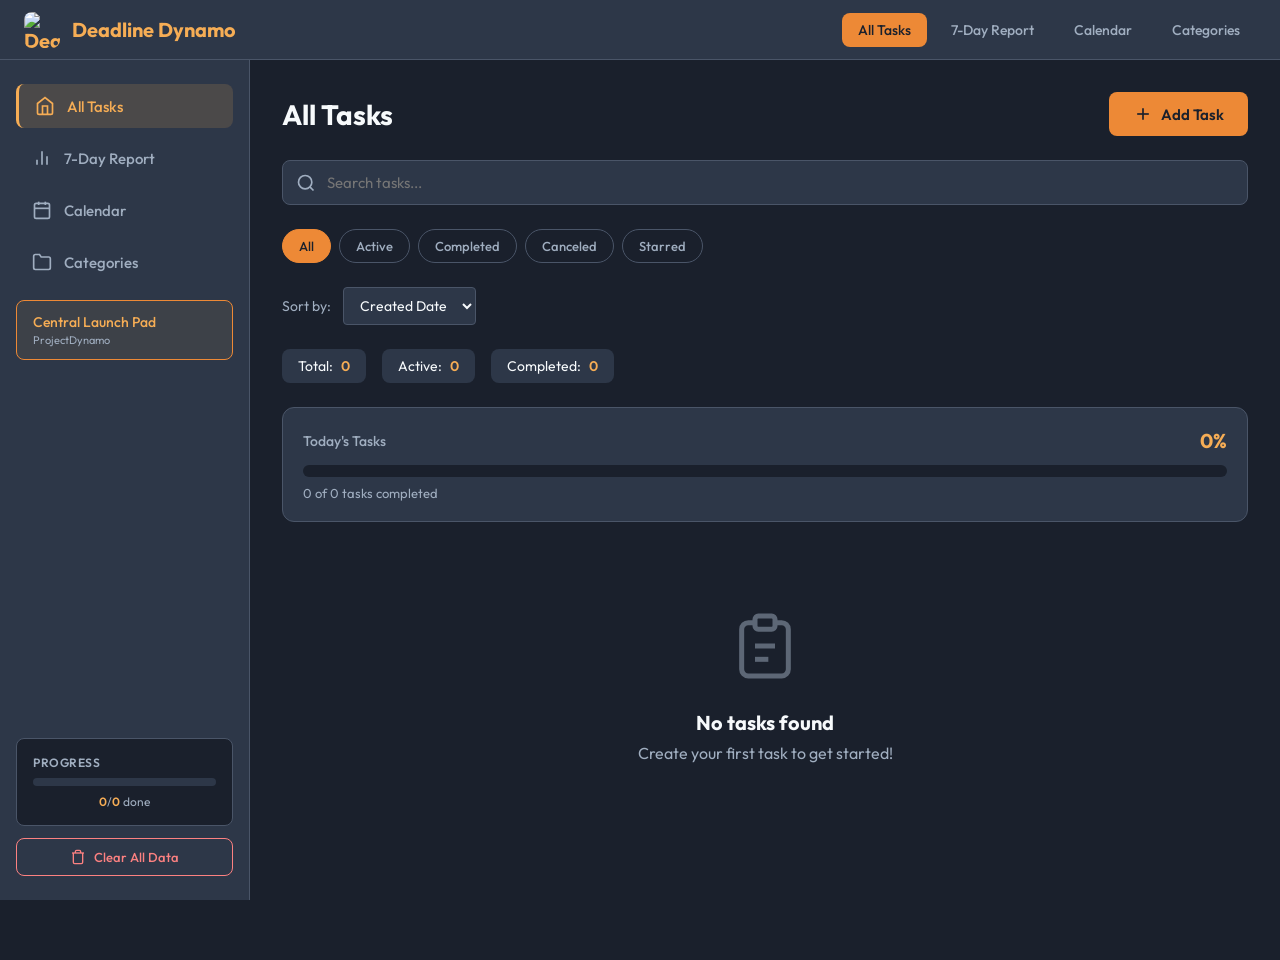
==== tools/deadlinedynamo/index.html @ 105b1447 "first commit" ====
<!DOCTYPE html>
<html lang="en">
<head>
    <meta charset="UTF-8">
    <meta name="viewport" content="width=device-width, initial-scale=1.0">
    <title>Deadline Dynamo</title>
    <link rel="preconnect" href="https://fonts.googleapis.com">
    <link rel="preconnect" href="https://fonts.gstatic.com" crossorigin>
    <link href="https://fonts.googleapis.com/css2?family=Outfit:wght@300;400;500;600;700&display=swap" rel="stylesheet">
    <link rel="stylesheet" href="style.css">
</head>
<body>
    <!-- Header -->
    <header class="header">
        <div class="logo">
            <img src="static/logo.png" alt="Deadline Dynamo Logo" style="width: 36px; height: 36px; border-radius: 8px;">
            <span>Deadline Dynamo</span>
        </div>
        <nav class="header-nav">
            <button data-view="home" class="active">All Tasks</button>
            <button data-view="report">7-Day Report</button>
            <button data-view="calendar">Calendar</button>
            <button data-view="categories">Categories</button>
        </nav>
        <button class="hamburger" id="hamburger">
            <span></span>
            <span></span>
            <span></span>
        </button>
    </header>

    <!-- Sidebar -->
    <aside class="sidebar" id="sidebar">
        <div class="sidebar-nav">
            <button class="nav-item active" data-view="home">
                <svg viewBox="0 0 24 24" fill="none" stroke="currentColor" stroke-width="2">
                    <path d="M3 9l9-7 9 7v11a2 2 0 01-2 2H5a2 2 0 01-2-2z"/>
                    <polyline points="9,22 9,12 15,12 15,22"/>
                </svg>
                All Tasks
            </button>
            <button class="nav-item" data-view="report">
                <svg viewBox="0 0 24 24" fill="none" stroke="currentColor" stroke-width="2">
                    <path d="M18 20V10M12 20V4M6 20v-6"/>
                </svg>
                7-Day Report
            </button>
            <button class="nav-item" data-view="calendar">
                <svg viewBox="0 0 24 24" fill="none" stroke="currentColor" stroke-width="2">
                    <rect x="3" y="4" width="18" height="18" rx="2"/>
                    <line x1="16" y1="2" x2="16" y2="6"/>
                    <line x1="8" y1="2" x2="8" y2="6"/>
                    <line x1="3" y1="10" x2="21" y2="10"/>
                </svg>
                Calendar
            </button>
            <button class="nav-item" data-view="categories">
                <svg viewBox="0 0 24 24" fill="none" stroke="currentColor" stroke-width="2">
                    <path d="M22 19a2 2 0 01-2 2H4a2 2 0 01-2-2V5a2 2 0 012-2h5l2 3h9a2 2 0 012 2z"/>
                </svg>
                Categories
            </button>
            <a href="https://projectdynamo.vercel.app" target="_blank" class="sidebar-external-link">
                <div class="external-link-main">Central Launch Pad</div>
                <div class="external-link-sub">ProjectDynamo</div>
            </a>
        </div>
        <div class="sidebar-bottom">
            <div class="sidebar-stats">
            <div class="sidebar-stats-header">Progress</div>
            <div class="sidebar-progress-bar">
                <div class="sidebar-progress-fill" id="sidebar-progress-fill" style="width: 0%"></div>
            </div>
            <div class="sidebar-stats-text">
                <span id="sidebar-completed">0</span>/<span id="sidebar-total">0</span> done
            </div>
        </div>
        <button class="clear-data-btn" id="clear-all-data-btn">
            <svg width="16" height="16" viewBox="0 0 24 24" fill="none" stroke="currentColor" stroke-width="2">
                <polyline points="3,6 5,6 21,6"/>
                <path d="M19 6v14a2 2 0 01-2 2H7a2 2 0 01-2-2V6m3 0V4a2 2 0 012-2h4a2 2 0 012 2v2"/>
            </svg>
            Clear All Data
        </button>
    </aside>

    <!-- Main Content -->
    <main class="main" id="main">
        <!-- Home View -->
        <section id="view-home" class="view">
            <div class="page-header">
                <h1 class="page-title">All Tasks</h1>
                <button class="btn btn-primary" id="add-task-btn">
                    <svg width="20" height="20" viewBox="0 0 24 24" fill="none" stroke="currentColor" stroke-width="2">
                        <line x1="12" y1="5" x2="12" y2="19"/>
                        <line x1="5" y1="12" x2="19" y2="12"/>
                    </svg>
                    Add Task
                </button>
            </div>

            <div class="search-bar">
                <svg viewBox="0 0 24 24" fill="none" stroke="currentColor" stroke-width="2">
                    <circle cx="11" cy="11" r="8"/>
                    <line x1="21" y1="21" x2="16.65" y2="16.65"/>
                </svg>
                <input type="text" id="search-input" placeholder="Search tasks...">
            </div>

            <div class="filters">
                <button class="filter-btn active" data-filter="all">All</button>
                <button class="filter-btn" data-filter="active">Active</button>
                <button class="filter-btn" data-filter="completed">Completed</button>
                <button class="filter-btn" data-filter="canceled">Canceled</button>
                <button class="filter-btn" data-filter="starred">Starred</button>
            </div>

            <div class="sort-container">
                <label>Sort by:</label>
                <select id="sort-select">
                    <option value="created">Created Date</option>
                    <option value="dueDate">Due Date</option>
                    <option value="priority">Priority</option>
                    <option value="category">Category</option>
                </select>
            </div>

            <div class="task-counts">
                <div class="count-badge">
                    <span>Total:</span>
                    <span class="count" id="count-total">0</span>
                </div>
                <div class="count-badge">
                    <span>Active:</span>
                    <span class="count" id="count-active">0</span>
                </div>
                <div class="count-badge">
                    <span>Completed:</span>
                    <span class="count" id="count-completed">0</span>
                </div>
            </div>

            <div class="progress-section">
                <div class="progress-header">
                    <span id="progress-title">Today's Tasks</span>
                    <span class="progress-percentage" id="progress-percentage">0%</span>
                </div>
                <div class="progress-bar">
                    <div class="progress-fill" id="progress-fill" style="width: 0%"></div>
                </div>
                <div class="progress-stats">
                    <span id="progress-completed">0</span> of <span id="progress-total">0</span> tasks completed
                </div>
            </div>

            <div class="task-list" id="task-list"></div>
        </section>

        <!-- 7-Day Report View -->
        <section id="view-report" class="view" style="display: none;">
            <div class="page-header">
                <h1 class="page-title">7-Day Overview</h1>
                <button class="btn btn-primary" id="report-add-task-btn">
                    <svg width="20" height="20" viewBox="0 0 24 24" fill="none" stroke="currentColor" stroke-width="2">
                        <line x1="12" y1="5" x2="12" y2="19"/>
                        <line x1="5" y1="12" x2="19" y2="12"/>
                    </svg>
                    Add Task
                </button>
            </div>

            <div class="report-progress-section" id="report-progress">
                <div class="report-progress-bar">
                    <div class="report-progress-fill" style="width: 0%"></div>
                </div>
                <span>Loading...</span>
            </div>

            <div class="report-grid" id="report-grid"></div>
            <div id="report-selected-tasks" class="calendar-tasks-panel" style="display: none;">
                <div class="calendar-tasks-header">
                    <h3 id="report-selected-date-title">Tasks for Selected Date</h3>
                    <button class="btn btn-primary btn-sm" id="add-task-to-report-date">
                        <svg width="16" height="16" viewBox="0 0 24 24" fill="none" stroke="currentColor" stroke-width="2">
                            <line x1="12" y1="5" x2="12" y2="19"/>
                            <line x1="5" y1="12" x2="19" y2="12"/>
                        </svg>
                        Add Task
                    </button>
                </div>
                <div class="task-list" id="report-selected-task-list"></div>
            </div>
        </section>

        <!-- Calendar View -->
        <section id="view-calendar" class="view" style="display: none;">
            <div class="calendar-header">
                <h1 class="page-title">Calendar</h1>
                <div style="display: flex; gap: 12px; align-items: center;">
                    <button class="btn btn-primary" id="calendar-add-task-btn">
                        <svg width="18" height="18" viewBox="0 0 24 24" fill="none" stroke="currentColor" stroke-width="2">
                            <line x1="12" y1="5" x2="12" y2="19"/>
                            <line x1="5" y1="12" x2="19" y2="12"/>
                        </svg>
                        Add Task
                    </button>
                    <div class="calendar-nav">
                        <button id="prev-month">
                            <svg width="20" height="20" viewBox="0 0 24 24" fill="none" stroke="currentColor" stroke-width="2">
                                <polyline points="15,18 9,12 15,6"/>
                            </svg>
                        </button>
                        <button id="next-month">
                            <svg width="20" height="20" viewBox="0 0 24 24" fill="none" stroke="currentColor" stroke-width="2">
                                <polyline points="9,18 15,12 9,6"/>
                            </svg>
                        </button>
                    </div>
                </div>
            </div>
            <h2 class="calendar-title" id="calendar-month-year"></h2>

            <div class="calendar-progress-section" id="calendar-progress">
                <div class="calendar-progress-bar">
                    <div class="calendar-progress-fill" style="width: 0%"></div>
                </div>
                <span>Loading...</span>
            </div>

            <div class="calendar-grid" id="calendar-grid"></div>
            <div id="selected-date-tasks" class="calendar-tasks-panel" style="display: none;">
                <div class="calendar-tasks-header">
                    <h3 id="selected-date-title">Tasks for Selected Date</h3>
                    <button class="btn btn-primary btn-sm" id="add-task-to-selected-date">
                        <svg width="16" height="16" viewBox="0 0 24 24" fill="none" stroke="currentColor" stroke-width="2">
                            <line x1="12" y1="5" x2="12" y2="19"/>
                            <line x1="5" y1="12" x2="19" y2="12"/>
                        </svg>
                        Add Task
                    </button>
                </div>
                <div class="task-list" id="selected-date-task-list"></div>
            </div>
        </section>

        <!-- Categories View -->
        <section id="view-categories" class="view" style="display: none;">
            <div class="page-header">
                <h1 class="page-title">Categories</h1>
                <button class="btn btn-primary" id="add-category-btn">
                    <svg width="20" height="20" viewBox="0 0 24 24" fill="none" stroke="currentColor" stroke-width="2">
                        <line x1="12" y1="5" x2="12" y2="19"/>
                        <line x1="5" y1="12" x2="19" y2="12"/>
                    </svg>
                    Add Category
                </button>
            </div>
            <div class="categories-grid" id="categories-grid"></div>
        </section>
    </main>

    <!-- Task Modal -->
    <div class="modal-overlay" id="task-modal">
        <div class="modal">
            <div class="modal-header">
                <h2 id="task-modal-title">Add New Task</h2>
                <button class="modal-close" id="task-modal-close">
                    <svg width="20" height="20" viewBox="0 0 24 24" fill="none" stroke="currentColor" stroke-width="2">
                        <line x1="18" y1="6" x2="6" y2="18"/>
                        <line x1="6" y1="6" x2="18" y2="18"/>
                    </svg>
                </button>
            </div>
            <div class="modal-body">
                <form id="task-form">
                    <input type="hidden" id="task-id">
                    <div class="form-group">
                        <label for="task-title-input">Title *</label>
                        <input type="text" id="task-title-input" required placeholder="Enter task title">
                    </div>
                    <div class="form-group">
                        <label for="task-description">Description</label>
                        <textarea id="task-description" placeholder="Add a description..."></textarea>
                    </div>
                    <div class="form-group">
                        <label for="task-category">Category</label>
                        <select id="task-category">
                            <option value="">No Category</option>
                        </select>
                    </div>
                    <div class="form-row">
                        <div class="form-group">
                            <label for="task-due-date">Due Date</label>
                            <input type="date" id="task-due-date">
                        </div>
                        <div class="form-group">
                            <label for="task-due-time">Time</label>
                            <input type="time" id="task-due-time">
                        </div>
                    </div>
                    <div class="form-group">
                        <label>Priority</label>
                        <div class="priority-selector">
                            <div class="priority-option" data-priority="low">Low</div>
                            <div class="priority-option selected" data-priority="medium">Medium</div>
                            <div class="priority-option" data-priority="high">High</div>
                        </div>
                    </div>
                </form>
            </div>
            <div class="modal-footer">
                <button class="btn btn-secondary" id="task-modal-cancel">Cancel</button>
                <button class="btn btn-primary" id="task-modal-save">Save Task</button>
            </div>
        </div>
    </div>

    <!-- Category Modal -->
    <div class="modal-overlay" id="category-modal">
        <div class="modal">
            <div class="modal-header">
                <h2 id="category-modal-title">Add Category</h2>
                <button class="modal-close" id="category-modal-close">
                    <svg width="20" height="20" viewBox="0 0 24 24" fill="none" stroke="currentColor" stroke-width="2">
                        <line x1="18" y1="6" x2="6" y2="18"/>
                        <line x1="6" y1="6" x2="18" y2="18"/>
                    </svg>
                </button>
            </div>
            <div class="modal-body">
                <form id="category-form">
                    <input type="hidden" id="category-id">
                    <div class="form-group">
                        <label for="category-name">Name *</label>
                        <input type="text" id="category-name" required placeholder="Category name">
                    </div>
                    <div class="form-group">
                        <label>Color</label>
                        <div class="category-colors" id="category-colors"></div>
                    </div>
                </form>
            </div>
            <div class="modal-footer">
                <button class="btn btn-secondary" id="category-modal-cancel">Cancel</button>
                <button class="btn btn-primary" id="category-modal-save">Save</button>
            </div>
        </div>
    </div>

    <!-- Confirm Dialog -->
    <div class="modal-overlay" id="confirm-modal">
        <div class="modal confirm-dialog">
            <div class="modal-header">
                <h2>Confirm</h2>
                <button class="modal-close" id="confirm-modal-close">
                    <svg width="20" height="20" viewBox="0 0 24 24" fill="none" stroke="currentColor" stroke-width="2">
                        <line x1="18" y1="6" x2="6" y2="18"/>
                        <line x1="6" y1="6" x2="18" y2="18"/>
                    </svg>
                </button>
            </div>
            <div class="modal-body">
                <p id="confirm-message">Are you sure?</p>
            </div>
            <div class="modal-footer">
                <button class="btn btn-secondary" id="confirm-cancel">Cancel</button>
                <button class="btn btn-danger" id="confirm-ok">Delete</button>
            </div>
        </div>
    </div>

    <!-- Toast -->
    <div class="toast" id="toast">
        <span id="toast-message"></span>
    </div>

    <script src="app.js"></script>
</body>
</html>
---- tools/deadlinedynamo/style.css ----
:root {
    --primary: #2D3748;
    --secondary: #4A5568;
    --accent: #F6AD55;
    --accent-hover: #ED8936;
    --success: #68D391;
    --warning: #F6E05E;
    --danger: #FC8181;
    --bg: #1A202C;
    --surface: #2D3748;
    --surface-hover: #3D4A5C;
    --text-primary: #F7FAFC;
    --text-secondary: #A0AEC0;
    --border: #4A5568;
    --dice-orange: #F6AD55;
    --dice-accent: #ED8936;
    --dice-highlight: #FBD38D;
    --shadow: 0 4px 6px rgba(0, 0, 0, 0.3);
    --radius-lg: 12px;
    --radius-md: 8px;
    --radius-sm: 4px;
}

* {
    margin: 0;
    padding: 0;
    box-sizing: border-box;
}

body {
    font-family: 'Outfit', sans-serif;
    background: var(--bg);
    color: var(--text-primary);
    min-height: 100vh;
    overflow-x: hidden;
}

/* Header */
.header {
    position: fixed;
    top: 0;
    left: 0;
    right: 0;
    height: 60px;
    background: var(--surface);
    border-bottom: 1px solid var(--border);
    display: flex;
    align-items: center;
    justify-content: space-between;
    padding: 0 24px;
    z-index: 100;
}

.logo {
    display: flex;
    align-items: center;
    gap: 12px;
    font-weight: 700;
    font-size: 20px;
    color: var(--dice-orange);
}

.logo svg {
    width: 36px;
    height: 36px;
}

.header-nav {
    display: flex;
    gap: 8px;
}

.header-nav button {
    background: transparent;
    border: none;
    color: var(--text-secondary);
    padding: 8px 16px;
    border-radius: var(--radius-md);
    cursor: pointer;
    font-family: inherit;
    font-size: 14px;
    font-weight: 500;
    transition: all 0.2s ease;
    display: none;
}

@media (min-width: 1024px) {
    .header-nav button {
        display: flex;
    }
}

.header-nav button:hover {
    background: var(--surface-hover);
    color: var(--text-primary);
}

.header-nav button.active {
    background: var(--dice-accent);
    color: var(--bg);
}

.hamburger {
    display: flex;
    flex-direction: column;
    gap: 4px;
    background: transparent;
    border: none;
    cursor: pointer;
    padding: 8px;
}

.hamburger span {
    width: 24px;
    height: 2px;
    background: var(--text-primary);
    border-radius: 2px;
    transition: all 0.2s ease;
}

@media (min-width: 1024px) {
    .hamburger {
        display: none;
    }
}

/* Sidebar */
.sidebar {
    position: fixed;
    top: 60px;
    left: 0;
    width: 250px;
    height: calc(100vh - 60px);
    background: var(--surface);
    border-right: 1px solid var(--border);
    padding: 24px 16px;
    transform: translateX(-100%);
    transition: transform 0.3s ease;
    z-index: 99;
    overflow-y: auto;
    display: flex;
    flex-direction: column;
    justify-content: space-between;
}

.sidebar.open {
    transform: translateX(0);
}

@media (min-width: 1024px) {
    .sidebar {
        transform: translateX(0);
    }
}

.sidebar-nav {
    display: flex;
    flex-direction: column;
    gap: 4px;
}

.sidebar-bottom {
    margin-top: auto;
}

.nav-item {
    display: flex;
    align-items: center;
    gap: 12px;
    padding: 12px 16px;
    border-radius: var(--radius-md);
    color: var(--text-secondary);
    cursor: pointer;
    transition: all 0.2s ease;
    border: none;
    background: transparent;
    width: 100%;
    text-align: left;
    font-family: inherit;
    font-size: 15px;
    font-weight: 500;
    margin-bottom: 4px;
}

.nav-item:hover {
    background: var(--surface-hover);
    color: var(--text-primary);
}

.nav-item.active {
    background: rgba(246, 173, 85, 0.15);
    color: var(--dice-orange);
    border-left: 3px solid var(--dice-orange);
}

.nav-item svg {
    width: 20px;
    height: 20px;
    flex-shrink: 0;
}

/* Main Content */
.main {
    margin-top: 60px;
    min-height: calc(100vh - 60px);
    padding: 24px;
    padding-left: 24px;
}

@media (min-width: 1024px) {
    .main {
        margin-left: 250px;
        padding: 32px;
    }
}

/* Page Header */
.page-header {
    display: flex;
    justify-content: space-between;
    align-items: center;
    margin-bottom: 24px;
    flex-wrap: wrap;
    gap: 16px;
}

.page-title {
    font-size: 28px;
    font-weight: 700;
}

.btn {
    display: inline-flex;
    align-items: center;
    gap: 8px;
    padding: 12px 24px;
    border-radius: var(--radius-md);
    border: none;
    cursor: pointer;
    font-family: inherit;
    font-size: 15px;
    font-weight: 600;
    transition: all 0.2s ease;
}

.btn-primary {
    background: var(--dice-accent);
    color: var(--bg);
}

.btn-primary:hover {
    background: var(--dice-orange);
    transform: translateY(-2px);
    box-shadow: var(--shadow);
}

.btn-secondary {
    background: var(--surface-hover);
    color: var(--text-primary);
}

.btn-secondary:hover {
    background: var(--secondary);
}

.btn-danger {
    background: var(--danger);
    color: var(--bg);
}

.btn-sm {
    padding: 8px 16px;
    font-size: 13px;
}

/* Filters */
.filters {
    display: flex;
    gap: 8px;
    margin-bottom: 24px;
    flex-wrap: wrap;
}

.filter-btn {
    padding: 8px 16px;
    border-radius: 20px;
    border: 1px solid var(--border);
    background: transparent;
    color: var(--text-secondary);
    cursor: pointer;
    font-family: inherit;
    font-size: 13px;
    font-weight: 500;
    transition: all 0.2s ease;
}

.filter-btn:hover {
    border-color: var(--dice-accent);
    color: var(--dice-accent);
}

.filter-btn.active {
    background: var(--dice-accent);
    color: var(--bg);
    border-color: var(--dice-accent);
}

/* Search */
.search-bar {
    position: relative;
    margin-bottom: 24px;
}

.search-bar input {
    width: 100%;
    padding: 12px 16px 12px 44px;
    border-radius: var(--radius-md);
    border: 1px solid var(--border);
    background: var(--surface);
    color: var(--text-primary);
    font-family: inherit;
    font-size: 15px;
    transition: all 0.2s ease;
}

.search-bar input:focus {
    outline: none;
    border-color: var(--dice-accent);
    box-shadow: 0 0 0 3px rgba(246, 173, 85, 0.2);
}

.search-bar svg {
    position: absolute;
    left: 14px;
    top: 50%;
    transform: translateY(-50%);
    width: 20px;
    height: 20px;
    color: var(--text-secondary);
}

/* Sort */
.sort-container {
    display: flex;
    align-items: center;
    gap: 12px;
    margin-bottom: 24px;
}

.sort-container label {
    color: var(--text-secondary);
    font-size: 14px;
}

.sort-container select {
    padding: 8px 12px;
    border-radius: var(--radius-sm);
    border: 1px solid var(--border);
    background: var(--surface);
    color: var(--text-primary);
    font-family: inherit;
    font-size: 14px;
    cursor: pointer;
}

/* Task Count Badges */
.task-counts {
    display: flex;
    gap: 16px;
    margin-bottom: 24px;
}

.count-badge {
    display: flex;
    align-items: center;
    gap: 8px;
    padding: 8px 16px;
    background: var(--surface);
    border-radius: var(--radius-md);
    font-size: 14px;
}

.count-badge .count {
    font-weight: 600;
    color: var(--dice-orange);
}

/* Progress Section */
.progress-section {
    background: var(--surface);
    border-radius: var(--radius-lg);
    padding: 20px;
    margin-bottom: 24px;
    border: 1px solid var(--border);
}

.progress-header {
    display: flex;
    justify-content: space-between;
    align-items: center;
    margin-bottom: 12px;
    font-size: 14px;
    font-weight: 500;
    color: var(--text-secondary);
}

.progress-percentage {
    font-size: 20px;
    font-weight: 700;
    color: var(--dice-orange);
}

.progress-bar {
    height: 12px;
    background: var(--bg);
    border-radius: 6px;
    overflow: hidden;
    margin-bottom: 8px;
}

.progress-fill {
    height: 100%;
    background: linear-gradient(90deg, var(--success), var(--dice-accent));
    border-radius: 6px;
    transition: width 0.3s ease;
}

.progress-stats {
    font-size: 13px;
    color: var(--text-secondary);
}

/* Sidebar Stats */
.sidebar-stats {
    position: relative;
    margin-top: 24px;
    background: var(--bg);
    border-radius: var(--radius-md);
    padding: 16px;
    border: 1px solid var(--border);
}

.sidebar-stats-header {
    font-size: 12px;
    font-weight: 600;
    color: var(--text-secondary);
    margin-bottom: 8px;
    text-transform: uppercase;
    letter-spacing: 0.5px;
}

.sidebar-progress-bar {
    height: 8px;
    background: var(--surface);
    border-radius: 4px;
    overflow: hidden;
    margin-bottom: 8px;
}

.sidebar-progress-fill {
    height: 100%;
    background: linear-gradient(90deg, var(--success), var(--dice-accent));
    border-radius: 4px;
    transition: width 0.3s ease;
}

.sidebar-stats-text {
    font-size: 12px;
    color: var(--text-secondary);
    text-align: center;
}

.sidebar-stats-text span {
    color: var(--dice-orange);
    font-weight: 600;
}

/* External Link in Header */
.header-nav .external-link {
    display: flex;
    flex-direction: column;
    padding: 8px 20px;
    border-radius: var(--radius-md);
    color: var(--dice-orange);
    text-decoration: none;
    font-size: 14px;
    font-weight: 600;
    transition: all 0.2s ease;
    margin-left: auto;
    border: 1px solid var(--dice-accent);
    background: rgba(246, 173, 85, 0.1);
    align-items: center;
}

.header-nav .external-link:hover {
    background: var(--dice-accent);
    color: var(--bg);
    transform: translateY(-1px);
}

.header-nav .external-link:hover .header-nav .external-link-sub {
    color: var(--bg);
}

.header-nav .external-link-sub {
    font-size: 10px;
    font-weight: 400;
    color: var(--dice-highlight);
}

/* External Link in Sidebar */
.sidebar-external-link {
    display: flex;
    flex-direction: column;
    padding: 12px 16px;
    border-radius: var(--radius-md);
    color: var(--dice-orange);
    text-decoration: none;
    transition: all 0.2s ease;
    margin-top: 8px;
    border: 1px solid var(--dice-accent);
    background: rgba(246, 173, 85, 0.08);
}

.sidebar-external-link:hover {
    background: var(--dice-accent);
    color: var(--bg);
    transform: translateY(-1px);
}

.sidebar-external-link:hover .sidebar-external-link .external-link-sub {
    color: var(--bg);
}

.sidebar-external-link .external-link-main {
    font-size: 14px;
    font-weight: 600;
    font-weight: 500;
}

.sidebar-external-link .external-link-sub {
    font-size: 11px;
    font-weight: 400;
    color: var(--text-secondary);
    margin-top: 2px;
}

.clear-data-btn {
    display: flex;
    align-items: center;
    justify-content: center;
    gap: 8px;
    width: 100%;
    padding: 10px 16px;
    margin-top: 12px;
    background: transparent;
    border: 1px solid var(--danger);
    border-radius: var(--radius-md);
    color: var(--danger);
    font-family: inherit;
    font-size: 13px;
    font-weight: 500;
    cursor: pointer;
    transition: all 0.2s ease;
}

.clear-data-btn:hover {
    background: var(--danger);
    color: var(--bg);
}

/* Task List */
.task-list {
    display: flex;
    flex-direction: column;
    gap: 12px;
}

.task-card {
    background: var(--surface);
    border-radius: var(--radius-lg);
    padding: 20px;
    border: 1px solid var(--border);
    transition: all 0.2s ease;
    animation: slideIn 0.3s ease;
}

@keyframes slideIn {
    from {
        opacity: 0;
        transform: translateY(20px);
    }
    to {
        opacity: 1;
        transform: translateY(0);
    }
}

.task-card:hover {
    transform: translateY(-2px);
    box-shadow: var(--shadow);
    border-color: var(--dice-accent);
}

.task-card.completed {
    opacity: 0.6;
}

.task-card.completed .task-title {
    text-decoration: line-through;
}

.task-card.canceled {
    opacity: 0.4;
    background: var(--primary);
}

.task-header {
    display: flex;
    align-items: flex-start;
    gap: 12px;
    margin-bottom: 12px;
}

.task-checkbox {
    width: 22px;
    height: 22px;
    border-radius: 6px;
    border: 2px solid var(--border);
    cursor: pointer;
    display: flex;
    align-items: center;
    justify-content: center;
    transition: all 0.2s ease;
    flex-shrink: 0;
    background: transparent;
}

.task-checkbox:hover {
    border-color: var(--success);
}

.task-checkbox.checked {
    background: var(--success);
    border-color: var(--success);
}

.task-checkbox svg {
    width: 14px;
    height: 14px;
    color: var(--bg);
    opacity: 0;
    transition: opacity 0.2s ease;
}

.task-checkbox.checked svg {
    opacity: 1;
}

.task-title {
    flex: 1;
    font-weight: 600;
    font-size: 16px;
}

.task-actions {
    display: flex;
    gap: 4px;
}

.task-action-btn {
    width: 32px;
    height: 32px;
    border-radius: var(--radius-sm);
    border: none;
    background: transparent;
    color: var(--text-secondary);
    cursor: pointer;
    display: flex;
    align-items: center;
    justify-content: center;
    transition: all 0.2s ease;
}

.task-action-btn:hover {
    background: var(--surface-hover);
    color: var(--text-primary);
}

.task-action-btn.starred {
    color: var(--warning);
}

.task-action-btn.priority-high {
    color: var(--danger);
}

.task-description {
    color: var(--text-secondary);
    font-size: 14px;
    margin-bottom: 12px;
    padding-left: 34px;
}

.task-meta {
    display: flex;
    flex-wrap: wrap;
    gap: 12px;
    padding-left: 34px;
}

.task-badge {
    display: flex;
    align-items: center;
    gap: 6px;
    font-size: 12px;
    padding: 4px 10px;
    border-radius: 12px;
    background: var(--primary);
    color: var(--text-secondary);
}

.task-badge.category {
    background: rgba(246, 173, 85, 0.2);
    color: var(--dice-orange);
}

.task-badge.priority-high {
    background: rgba(252, 129, 129, 0.2);
    color: var(--danger);
}

.task-badge.priority-medium {
    background: rgba(246, 224, 94, 0.2);
    color: var(--warning);
}

.task-badge.priority-low {
    background: rgba(104, 211, 145, 0.2);
    color: var(--success);
}

.task-badge.overdue {
    background: rgba(252, 129, 129, 0.2);
    color: var(--danger);
    animation: pulse 2s infinite;
}

@keyframes pulse {
    0%, 100% { opacity: 1; }
    50% { opacity: 0.6; }
}

/* Empty State */
.empty-state {
    text-align: center;
    padding: 60px 20px;
    color: var(--text-secondary);
}

.empty-state svg {
    width: 80px;
    height: 80px;
    margin-bottom: 20px;
    opacity: 0.5;
}

.empty-state h3 {
    font-size: 20px;
    margin-bottom: 8px;
    color: var(--text-primary);
}

/* Modal */
.modal-overlay {
    position: fixed;
    top: 0;
    left: 0;
    right: 0;
    bottom: 0;
    background: rgba(0, 0, 0, 0.7);
    display: flex;
    align-items: center;
    justify-content: center;
    z-index: 200;
    opacity: 0;
    visibility: hidden;
    transition: all 0.3s ease;
    padding: 20px;
}

.modal-overlay.open {
    opacity: 1;
    visibility: visible;
}

.modal {
    background: var(--surface);
    border-radius: var(--radius-lg);
    width: 100%;
    max-width: 500px;
    max-height: 90vh;
    overflow-y: auto;
    transform: translateY(20px);
    transition: transform 0.3s ease;
}

.modal-overlay.open .modal {
    transform: translateY(0);
}

.modal-header {
    display: flex;
    justify-content: space-between;
    align-items: center;
    padding: 20px 24px;
    border-bottom: 1px solid var(--border);
}

.modal-header h2 {
    font-size: 20px;
    font-weight: 600;
}

.modal-close {
    width: 32px;
    height: 32px;
    border-radius: var(--radius-sm);
    border: none;
    background: transparent;
    color: var(--text-secondary);
    cursor: pointer;
    display: flex;
    align-items: center;
    justify-content: center;
    transition: all 0.2s ease;
}

.modal-close:hover {
    background: var(--surface-hover);
    color: var(--text-primary);
}

.modal-body {
    padding: 24px;
}

.form-group {
    margin-bottom: 20px;
}

.form-group label {
    display: block;
    margin-bottom: 8px;
    font-size: 14px;
    font-weight: 500;
    color: var(--text-secondary);
}

.form-group input,
.form-group textarea,
.form-group select {
    width: 100%;
    padding: 12px 16px;
    border-radius: var(--radius-md);
    border: 1px solid var(--border);
    background: var(--bg);
    color: var(--text-primary);
    font-family: inherit;
    font-size: 15px;
    transition: all 0.2s ease;
}

.form-group input:focus,
.form-group textarea:focus,
.form-group select:focus {
    outline: none;
    border-color: var(--dice-accent);
    box-shadow: 0 0 0 3px rgba(246, 173, 85, 0.2);
}

.form-group textarea {
    resize: vertical;
    min-height: 80px;
}

.form-row {
    display: grid;
    grid-template-columns: 1fr 1fr;
    gap: 16px;
}

.priority-selector {
    display: flex;
    gap: 8px;
}

.priority-option {
    flex: 1;
    padding: 10px;
    border-radius: var(--radius-md);
    border: 1px solid var(--border);
    background: var(--bg);
    color: var(--text-secondary);
    cursor: pointer;
    text-align: center;
    font-size: 14px;
    font-weight: 500;
    transition: all 0.2s ease;
}

.priority-option:hover {
    border-color: var(--dice-accent);
}

.priority-option.selected {
    border-color: var(--dice-accent);
    background: rgba(246, 173, 85, 0.2);
    color: var(--dice-orange);
}

.priority-option.selected[data-priority="high"] {
    border-color: var(--danger);
    background: rgba(252, 129, 129, 0.2);
    color: var(--danger);
}

.priority-option.selected[data-priority="medium"] {
    border-color: var(--warning);
    background: rgba(246, 224, 94, 0.2);
    color: var(--warning);
}

.priority-option.selected[data-priority="low"] {
    border-color: var(--success);
    background: rgba(104, 211, 145, 0.2);
    color: var(--success);
}

.modal-footer {
    display: flex;
    gap: 12px;
    justify-content: flex-end;
    padding: 20px 24px;
    border-top: 1px solid var(--border);
}

/* 7-Day Report */
.report-grid {
    display: grid;
    grid-template-columns: repeat(auto-fit, minmax(300px, 1fr));
    gap: 20px;
}

.report-section {
    background: var(--surface);
    border-radius: var(--radius-lg);
    padding: 20px;
    border: 1px solid var(--border);
}

.report-section h3 {
    font-size: 16px;
    font-weight: 600;
    margin-bottom: 16px;
    display: flex;
    align-items: center;
    gap: 8px;
}

.report-section.today h3 {
    color: var(--dice-orange);
}

.report-section.past h3 {
    color: var(--success);
}

.report-section.future h3 {
    color: var(--text-primary);
}

.report-date {
    font-size: 13px;
    color: var(--text-secondary);
    font-weight: 400;
}

.report-tasks {
    display: flex;
    flex-direction: column;
    gap: 8px;
}

.report-task {
    display: flex;
    align-items: center;
    justify-content: space-between;
    padding: 10px 12px;
    background: var(--bg);
    border-radius: var(--radius-md);
    font-size: 14px;
}

.report-task.completed {
    opacity: 0.6;
}

.report-task-title {
    flex: 1;
    margin-right: 12px;
    white-space: nowrap;
    overflow: hidden;
    text-overflow: ellipsis;
}

.report-empty {
    color: var(--text-secondary);
    font-size: 13px;
    text-align: center;
    padding: 20px;
}

/* Report Progress Section */
.report-progress-section {
    display: flex;
    align-items: center;
    gap: 16px;
    background: var(--surface);
    border-radius: var(--radius-lg);
    padding: 16px 20px;
    margin-bottom: 24px;
    border: 1px solid var(--border);
}

.report-progress-section span {
    font-size: 14px;
    color: var(--text-secondary);
    white-space: nowrap;
}

.report-progress-bar {
    flex: 1;
    height: 10px;
    background: var(--bg);
    border-radius: 5px;
    overflow: hidden;
}

.report-progress-fill {
    height: 100%;
    background: linear-gradient(90deg, var(--success), var(--dice-accent));
    border-radius: 5px;
    transition: width 0.3s ease;
}

/* Calendar */
.calendar-header {
    display: flex;
    justify-content: space-between;
    align-items: center;
    margin-bottom: 20px;
}

.calendar-title {
    font-size: 20px;
    font-weight: 600;
}

.calendar-nav {
    display: flex;
    gap: 8px;
}

.calendar-nav button {
    width: 36px;
    height: 36px;
    border-radius: var(--radius-sm);
    border: 1px solid var(--border);
    background: var(--surface);
    color: var(--text-primary);
    cursor: pointer;
    display: flex;
    align-items: center;
    justify-content: center;
    transition: all 0.2s ease;
}

.calendar-nav button:hover {
    background: var(--surface-hover);
    border-color: var(--dice-accent);
}

.calendar-grid {
    display: grid;
    grid-template-columns: repeat(7, 1fr);
    gap: 4px;
}

.calendar-day-header {
    text-align: center;
    font-size: 12px;
    font-weight: 600;
    color: var(--text-secondary);
    padding: 8px;
}

.calendar-day {
    aspect-ratio: 1;
    border-radius: var(--radius-md);
    background: var(--surface);
    border: 1px solid var(--border);
    padding: 8px;
    cursor: pointer;
    transition: all 0.2s ease;
    position: relative;
    min-height: 80px;
}

.calendar-day:hover {
    border-color: var(--dice-accent);
    transform: scale(1.02);
}

.calendar-day.today {
    border: 2px solid var(--dice-accent);
}

.calendar-day.past {
    opacity: 0.5;
}

.calendar-day-number {
    font-size: 14px;
    font-weight: 600;
    margin-bottom: 4px;
}

.calendar-day.today .calendar-day-number {
    color: var(--dice-orange);
}

.calendar-tasks-count {
    font-size: 11px;
    color: var(--text-secondary);
    display: flex;
    flex-wrap: wrap;
    gap: 2px;
}

.calendar-task-dot {
    width: 6px;
    height: 6px;
    border-radius: 50%;
    display: inline-block;
}

.calendar-task-dot.high { background: var(--danger); }
.calendar-task-dot.medium { background: var(--warning); }
.calendar-task-dot.low { background: var(--success); }

.calendar-empty {
    text-align: center;
    padding: 40px;
    color: var(--text-secondary);
}

.calendar-tasks-panel {
    margin-top: 24px;
    background: var(--surface);
    border-radius: var(--radius-lg);
    padding: 20px;
    border: 1px solid var(--border);
}

.calendar-tasks-header {
    display: flex;
    justify-content: space-between;
    align-items: center;
    margin-bottom: 16px;
}

.calendar-tasks-header h3 {
    font-size: 18px;
    font-weight: 600;
    color: var(--dice-orange);
}

/* Calendar Progress Section */
.calendar-progress-section {
    display: flex;
    align-items: center;
    gap: 16px;
    background: var(--surface);
    border-radius: var(--radius-lg);
    padding: 16px 20px;
    margin-bottom: 24px;
    border: 1px solid var(--border);
}

.calendar-progress-section span {
    font-size: 14px;
    color: var(--text-secondary);
    white-space: nowrap;
}

.calendar-progress-bar {
    flex: 1;
    height: 10px;
    background: var(--bg);
    border-radius: 5px;
    overflow: hidden;
}

.calendar-progress-fill {
    height: 100%;
    background: linear-gradient(90deg, var(--success), var(--dice-accent));
    border-radius: 5px;
    transition: width 0.3s ease;
}

/* Categories Page */
.categories-grid {
    display: grid;
    grid-template-columns: repeat(auto-fill, minmax(200px, 1fr));
    gap: 16px;
}

.category-card {
    background: var(--surface);
    border-radius: var(--radius-lg);
    padding: 20px;
    border: 1px solid var(--border);
    cursor: pointer;
    transition: all 0.2s ease;
    position: relative;
}

.category-card:hover {
    transform: translateY(-2px);
    box-shadow: var(--shadow);
    border-color: var(--dice-accent);
}

.category-color {
    width: 12px;
    height: 12px;
    border-radius: 50%;
    position: absolute;
    top: 20px;
    right: 20px;
}

.category-icon {
    width: 40px;
    height: 40px;
    background: var(--bg);
    border-radius: var(--radius-md);
    display: flex;
    align-items: center;
    justify-content: center;
    margin-bottom: 12px;
    color: var(--dice-orange);
}

.category-name {
    font-size: 16px;
    font-weight: 600;
    margin-bottom: 4px;
}

.category-count {
    font-size: 13px;
    color: var(--text-secondary);
}

.category-actions {
    position: absolute;
    top: 12px;
    right: 12px;
    display: flex;
    gap: 4px;
    opacity: 0;
    transition: opacity 0.2s ease;
}

.category-card:hover .category-actions {
    opacity: 1;
}

.category-edit-btn,
.category-delete-btn {
    width: 28px;
    height: 28px;
    border-radius: var(--radius-sm);
    border: none;
    background: var(--bg);
    color: var(--text-secondary);
    cursor: pointer;
    display: flex;
    align-items: center;
    justify-content: center;
    transition: all 0.2s ease;
}

.category-edit-btn:hover {
    color: var(--dice-accent);
}

.category-delete-btn:hover {
    color: var(--danger);
}

/* Task Dropdown */
.task-dropdown {
    position: relative;
}

.dropdown-menu {
    position: absolute;
    top: 100%;
    right: 0;
    background: var(--surface);
    border: 1px solid var(--border);
    border-radius: var(--radius-md);
    padding: 8px;
    min-width: 180px;
    box-shadow: var(--shadow);
    z-index: 50;
    opacity: 0;
    visibility: hidden;
    transform: translateY(-10px);
    transition: all 0.2s ease;
}

.dropdown-menu.open {
    opacity: 1;
    visibility: visible;
    transform: translateY(0);
}

.dropdown-item {
    display: flex;
    align-items: center;
    gap: 10px;
    padding: 10px 12px;
    border-radius: var(--radius-sm);
    color: var(--text-secondary);
    cursor: pointer;
    font-size: 14px;
    transition: all 0.2s ease;
    border: none;
    background: transparent;
    width: 100%;
    text-align: left;
    font-family: inherit;
}

.dropdown-item:hover {
    background: var(--surface-hover);
    color: var(--text-primary);
}

.dropdown-item.danger {
    color: var(--danger);
}

.dropdown-item.danger:hover {
    background: rgba(252, 129, 129, 0.2);
}

/* Confirm Dialog */
.confirm-dialog {
    max-width: 400px;
}

.confirm-dialog .modal-body {
    text-align: center;
}

.confirm-dialog p {
    color: var(--text-secondary);
    margin-bottom: 8px;
}

.confirm-dialog .modal-footer {
    justify-content: center;
}

/* Toast Notification */
.toast {
    position: fixed;
    bottom: 24px;
    right: 24px;
    background: var(--surface);
    border: 1px solid var(--border);
    border-radius: var(--radius-md);
    padding: 16px 20px;
    box-shadow: var(--shadow);
    display: flex;
    align-items: center;
    gap: 12px;
    z-index: 300;
    transform: translateY(100px);
    opacity: 0;
    transition: all 0.3s ease;
}

.toast.show {
    transform: translateY(0);
    opacity: 1;
}

.toast.success {
    border-color: var(--success);
}

.toast.error {
    border-color: var(--danger);
}

/* Category Modal */
.category-colors {
    display: flex;
    gap: 8px;
    flex-wrap: wrap;
}

.color-option {
    width: 32px;
    height: 32px;
    border-radius: 50%;
    cursor: pointer;
    border: 2px solid transparent;
    transition: all 0.2s ease;
}

.color-option:hover {
    transform: scale(1.1);
}

.color-option.selected {
    border-color: var(--text-primary);
}

/* Mobile Styles */
@media (max-width: 767px) {
    .main {
        padding: 16px;
    }

    .page-header {
        flex-direction: column;
        align-items: flex-start;
    }

    .task-meta {
        flex-direction: column;
        gap: 8px;
    }

    .form-row {
        grid-template-columns: 1fr;
    }

    .report-grid {
        grid-template-columns: 1fr;
    }
}
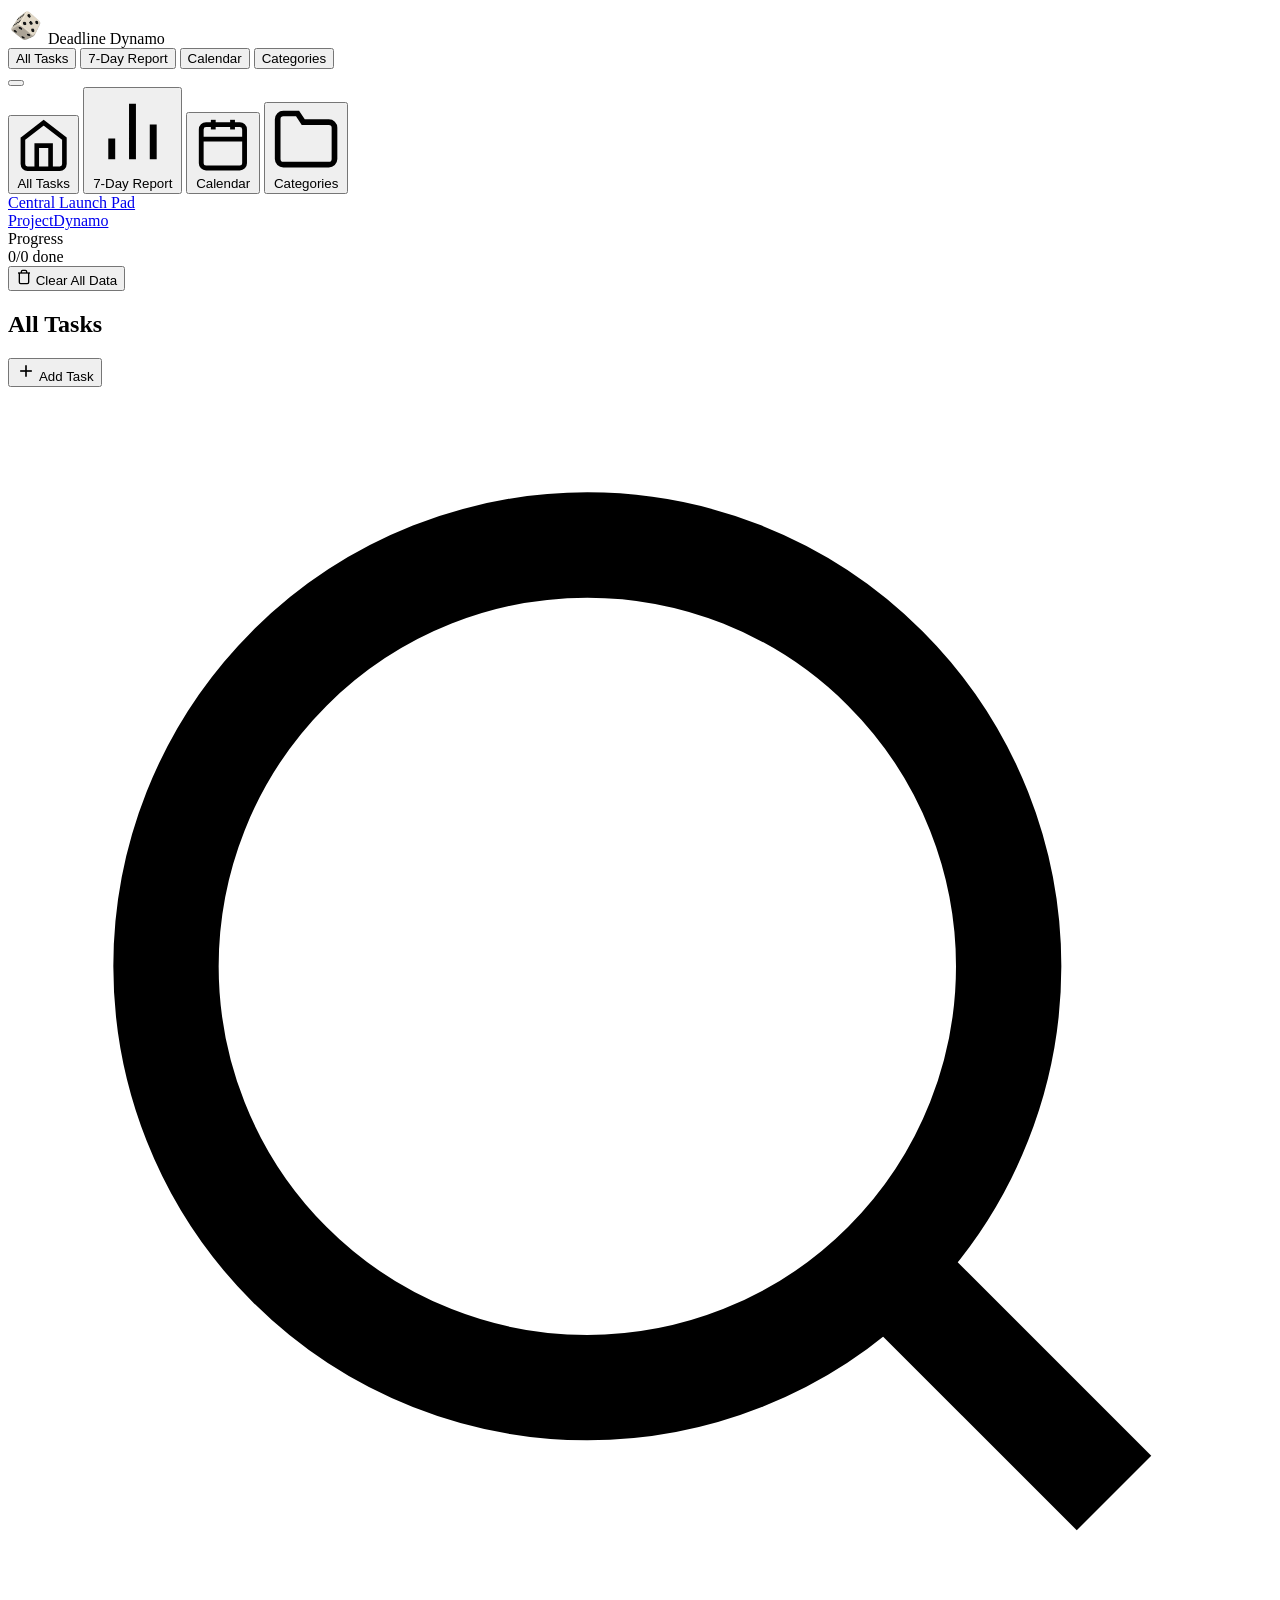
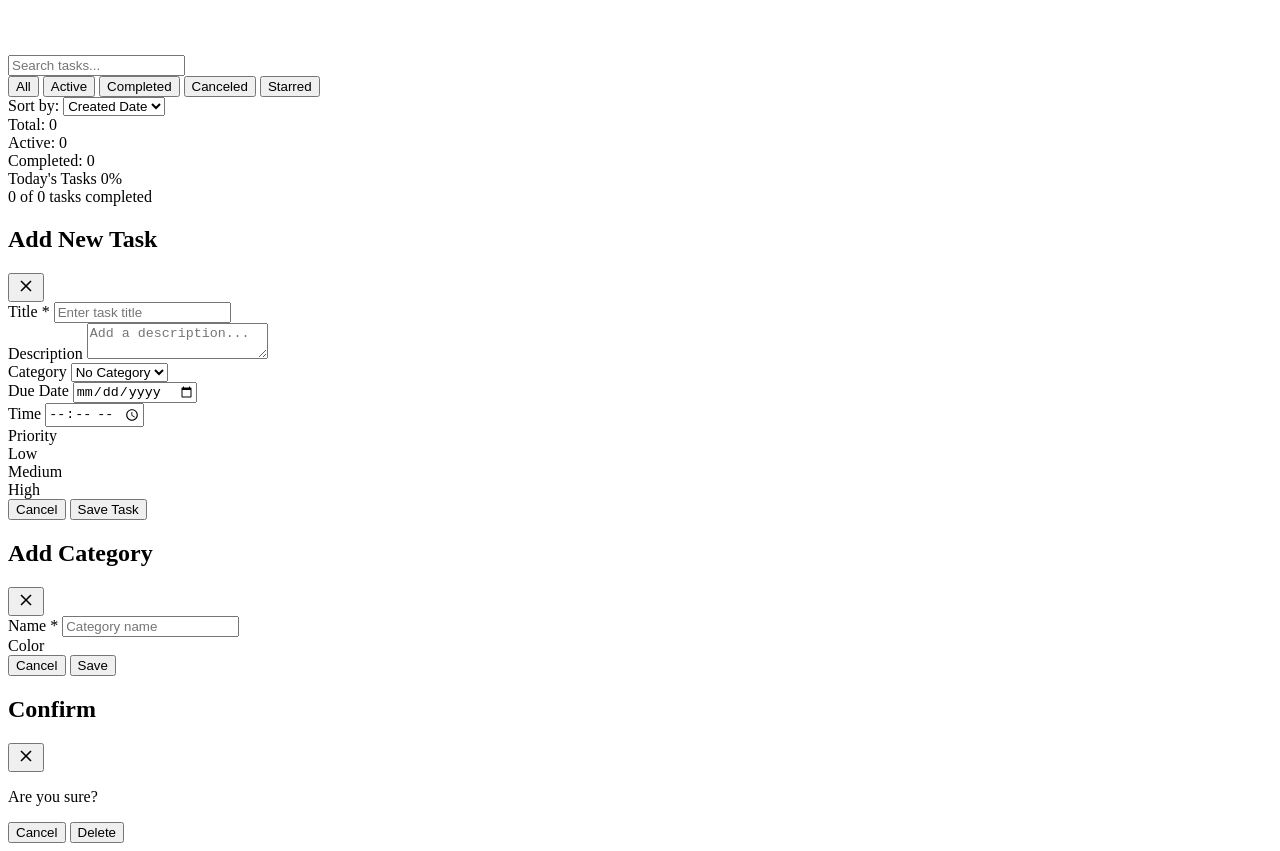
==== commit 01394b5a: "Update index.html" ====
--- a/tools/deadlinedynamo/index.html
+++ b/tools/deadlinedynamo/index.html
@@ -7,13 +7,13 @@
     <link rel="preconnect" href="https://fonts.googleapis.com">
     <link rel="preconnect" href="https://fonts.gstatic.com" crossorigin>
     <link href="https://fonts.googleapis.com/css2?family=Outfit:wght@300;400;500;600;700&display=swap" rel="stylesheet">
-    <link rel="stylesheet" href="style.css">
+    <link rel="stylesheet" href="tools/deadlinedynamo/style.css">
 </head>
 <body>
     <!-- Header -->
     <header class="header">
         <div class="logo">
-            <img src="static/logo.png" alt="Deadline Dynamo Logo" style="width: 36px; height: 36px; border-radius: 8px;">
+            <img src="static/deadline-dynamo-logo.png" alt="Deadline Dynamo Logo" style="width: 36px; height: 36px; border-radius: 8px;">
             <span>Deadline Dynamo</span>
         </div>
         <nav class="header-nav">
@@ -374,6 +374,6 @@
         <span id="toast-message"></span>
     </div>
 
-    <script src="app.js"></script>
+    <script src="tools/deadlinedynamo/app.js"></script>
 </body>
-</html>+</html>
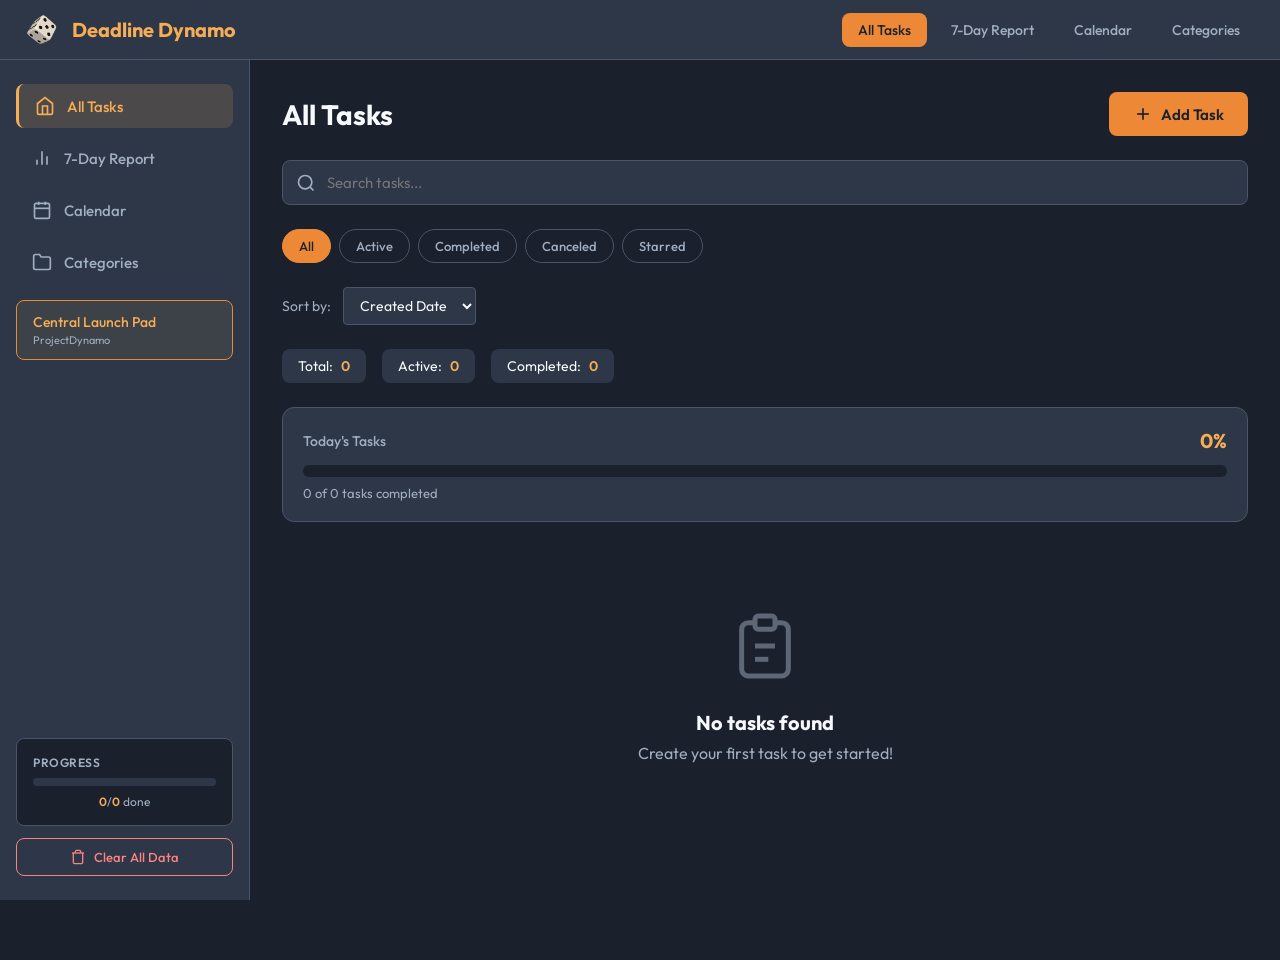
==== commit 8bdec362: "Update index.html" ====
--- a/tools/deadlinedynamo/index.html
+++ b/tools/deadlinedynamo/index.html
@@ -7,7 +7,7 @@
     <link rel="preconnect" href="https://fonts.googleapis.com">
     <link rel="preconnect" href="https://fonts.gstatic.com" crossorigin>
     <link href="https://fonts.googleapis.com/css2?family=Outfit:wght@300;400;500;600;700&display=swap" rel="stylesheet">
-    <link rel="stylesheet" href="tools/deadlinedynamo/style.css">
+    <link rel="stylesheet" href="style.css">
 </head>
 <body>
     <!-- Header -->
@@ -374,6 +374,6 @@
         <span id="toast-message"></span>
     </div>
 
-    <script src="tools/deadlinedynamo/app.js"></script>
+    <script src="app.js"></script>
 </body>
 </html>
--- a/tools/deadlinedynamo/style.css
+++ b/tools/deadlinedynamo/style.css
@@ -0,0 +1,1469 @@
+:root {
+    --primary: #2D3748;
+    --secondary: #4A5568;
+    --accent: #F6AD55;
+    --accent-hover: #ED8936;
+    --success: #68D391;
+    --warning: #F6E05E;
+    --danger: #FC8181;
+    --bg: #1A202C;
+    --surface: #2D3748;
+    --surface-hover: #3D4A5C;
+    --text-primary: #F7FAFC;
+    --text-secondary: #A0AEC0;
+    --border: #4A5568;
+    --dice-orange: #F6AD55;
+    --dice-accent: #ED8936;
+    --dice-highlight: #FBD38D;
+    --shadow: 0 4px 6px rgba(0, 0, 0, 0.3);
+    --radius-lg: 12px;
+    --radius-md: 8px;
+    --radius-sm: 4px;
+}
+
+* {
+    margin: 0;
+    padding: 0;
+    box-sizing: border-box;
+}
+
+body {
+    font-family: 'Outfit', sans-serif;
+    background: var(--bg);
+    color: var(--text-primary);
+    min-height: 100vh;
+    overflow-x: hidden;
+}
+
+/* Header */
+.header {
+    position: fixed;
+    top: 0;
+    left: 0;
+    right: 0;
+    height: 60px;
+    background: var(--surface);
+    border-bottom: 1px solid var(--border);
+    display: flex;
+    align-items: center;
+    justify-content: space-between;
+    padding: 0 24px;
+    z-index: 100;
+}
+
+.logo {
+    display: flex;
+    align-items: center;
+    gap: 12px;
+    font-weight: 700;
+    font-size: 20px;
+    color: var(--dice-orange);
+}
+
+.logo svg {
+    width: 36px;
+    height: 36px;
+}
+
+.header-nav {
+    display: flex;
+    gap: 8px;
+}
+
+.header-nav button {
+    background: transparent;
+    border: none;
+    color: var(--text-secondary);
+    padding: 8px 16px;
+    border-radius: var(--radius-md);
+    cursor: pointer;
+    font-family: inherit;
+    font-size: 14px;
+    font-weight: 500;
+    transition: all 0.2s ease;
+    display: none;
+}
+
+@media (min-width: 1024px) {
+    .header-nav button {
+        display: flex;
+    }
+}
+
+.header-nav button:hover {
+    background: var(--surface-hover);
+    color: var(--text-primary);
+}
+
+.header-nav button.active {
+    background: var(--dice-accent);
+    color: var(--bg);
+}
+
+.hamburger {
+    display: flex;
+    flex-direction: column;
+    gap: 4px;
+    background: transparent;
+    border: none;
+    cursor: pointer;
+    padding: 8px;
+}
+
+.hamburger span {
+    width: 24px;
+    height: 2px;
+    background: var(--text-primary);
+    border-radius: 2px;
+    transition: all 0.2s ease;
+}
+
+@media (min-width: 1024px) {
+    .hamburger {
+        display: none;
+    }
+}
+
+/* Sidebar */
+.sidebar {
+    position: fixed;
+    top: 60px;
+    left: 0;
+    width: 250px;
+    height: calc(100vh - 60px);
+    background: var(--surface);
+    border-right: 1px solid var(--border);
+    padding: 24px 16px;
+    transform: translateX(-100%);
+    transition: transform 0.3s ease;
+    z-index: 99;
+    overflow-y: auto;
+    display: flex;
+    flex-direction: column;
+    justify-content: space-between;
+}
+
+.sidebar.open {
+    transform: translateX(0);
+}
+
+@media (min-width: 1024px) {
+    .sidebar {
+        transform: translateX(0);
+    }
+}
+
+.sidebar-nav {
+    display: flex;
+    flex-direction: column;
+    gap: 4px;
+}
+
+.sidebar-bottom {
+    margin-top: auto;
+}
+
+.nav-item {
+    display: flex;
+    align-items: center;
+    gap: 12px;
+    padding: 12px 16px;
+    border-radius: var(--radius-md);
+    color: var(--text-secondary);
+    cursor: pointer;
+    transition: all 0.2s ease;
+    border: none;
+    background: transparent;
+    width: 100%;
+    text-align: left;
+    font-family: inherit;
+    font-size: 15px;
+    font-weight: 500;
+    margin-bottom: 4px;
+}
+
+.nav-item:hover {
+    background: var(--surface-hover);
+    color: var(--text-primary);
+}
+
+.nav-item.active {
+    background: rgba(246, 173, 85, 0.15);
+    color: var(--dice-orange);
+    border-left: 3px solid var(--dice-orange);
+}
+
+.nav-item svg {
+    width: 20px;
+    height: 20px;
+    flex-shrink: 0;
+}
+
+/* Main Content */
+.main {
+    margin-top: 60px;
+    min-height: calc(100vh - 60px);
+    padding: 24px;
+    padding-left: 24px;
+}
+
+@media (min-width: 1024px) {
+    .main {
+        margin-left: 250px;
+        padding: 32px;
+    }
+}
+
+/* Page Header */
+.page-header {
+    display: flex;
+    justify-content: space-between;
+    align-items: center;
+    margin-bottom: 24px;
+    flex-wrap: wrap;
+    gap: 16px;
+}
+
+.page-title {
+    font-size: 28px;
+    font-weight: 700;
+}
+
+.btn {
+    display: inline-flex;
+    align-items: center;
+    gap: 8px;
+    padding: 12px 24px;
+    border-radius: var(--radius-md);
+    border: none;
+    cursor: pointer;
+    font-family: inherit;
+    font-size: 15px;
+    font-weight: 600;
+    transition: all 0.2s ease;
+}
+
+.btn-primary {
+    background: var(--dice-accent);
+    color: var(--bg);
+}
+
+.btn-primary:hover {
+    background: var(--dice-orange);
+    transform: translateY(-2px);
+    box-shadow: var(--shadow);
+}
+
+.btn-secondary {
+    background: var(--surface-hover);
+    color: var(--text-primary);
+}
+
+.btn-secondary:hover {
+    background: var(--secondary);
+}
+
+.btn-danger {
+    background: var(--danger);
+    color: var(--bg);
+}
+
+.btn-sm {
+    padding: 8px 16px;
+    font-size: 13px;
+}
+
+/* Filters */
+.filters {
+    display: flex;
+    gap: 8px;
+    margin-bottom: 24px;
+    flex-wrap: wrap;
+}
+
+.filter-btn {
+    padding: 8px 16px;
+    border-radius: 20px;
+    border: 1px solid var(--border);
+    background: transparent;
+    color: var(--text-secondary);
+    cursor: pointer;
+    font-family: inherit;
+    font-size: 13px;
+    font-weight: 500;
+    transition: all 0.2s ease;
+}
+
+.filter-btn:hover {
+    border-color: var(--dice-accent);
+    color: var(--dice-accent);
+}
+
+.filter-btn.active {
+    background: var(--dice-accent);
+    color: var(--bg);
+    border-color: var(--dice-accent);
+}
+
+/* Search */
+.search-bar {
+    position: relative;
+    margin-bottom: 24px;
+}
+
+.search-bar input {
+    width: 100%;
+    padding: 12px 16px 12px 44px;
+    border-radius: var(--radius-md);
+    border: 1px solid var(--border);
+    background: var(--surface);
+    color: var(--text-primary);
+    font-family: inherit;
+    font-size: 15px;
+    transition: all 0.2s ease;
+}
+
+.search-bar input:focus {
+    outline: none;
+    border-color: var(--dice-accent);
+    box-shadow: 0 0 0 3px rgba(246, 173, 85, 0.2);
+}
+
+.search-bar svg {
+    position: absolute;
+    left: 14px;
+    top: 50%;
+    transform: translateY(-50%);
+    width: 20px;
+    height: 20px;
+    color: var(--text-secondary);
+}
+
+/* Sort */
+.sort-container {
+    display: flex;
+    align-items: center;
+    gap: 12px;
+    margin-bottom: 24px;
+}
+
+.sort-container label {
+    color: var(--text-secondary);
+    font-size: 14px;
+}
+
+.sort-container select {
+    padding: 8px 12px;
+    border-radius: var(--radius-sm);
+    border: 1px solid var(--border);
+    background: var(--surface);
+    color: var(--text-primary);
+    font-family: inherit;
+    font-size: 14px;
+    cursor: pointer;
+}
+
+/* Task Count Badges */
+.task-counts {
+    display: flex;
+    gap: 16px;
+    margin-bottom: 24px;
+}
+
+.count-badge {
+    display: flex;
+    align-items: center;
+    gap: 8px;
+    padding: 8px 16px;
+    background: var(--surface);
+    border-radius: var(--radius-md);
+    font-size: 14px;
+}
+
+.count-badge .count {
+    font-weight: 600;
+    color: var(--dice-orange);
+}
+
+/* Progress Section */
+.progress-section {
+    background: var(--surface);
+    border-radius: var(--radius-lg);
+    padding: 20px;
+    margin-bottom: 24px;
+    border: 1px solid var(--border);
+}
+
+.progress-header {
+    display: flex;
+    justify-content: space-between;
+    align-items: center;
+    margin-bottom: 12px;
+    font-size: 14px;
+    font-weight: 500;
+    color: var(--text-secondary);
+}
+
+.progress-percentage {
+    font-size: 20px;
+    font-weight: 700;
+    color: var(--dice-orange);
+}
+
+.progress-bar {
+    height: 12px;
+    background: var(--bg);
+    border-radius: 6px;
+    overflow: hidden;
+    margin-bottom: 8px;
+}
+
+.progress-fill {
+    height: 100%;
+    background: linear-gradient(90deg, var(--success), var(--dice-accent));
+    border-radius: 6px;
+    transition: width 0.3s ease;
+}
+
+.progress-stats {
+    font-size: 13px;
+    color: var(--text-secondary);
+}
+
+/* Sidebar Stats */
+.sidebar-stats {
+    position: relative;
+    margin-top: 24px;
+    background: var(--bg);
+    border-radius: var(--radius-md);
+    padding: 16px;
+    border: 1px solid var(--border);
+}
+
+.sidebar-stats-header {
+    font-size: 12px;
+    font-weight: 600;
+    color: var(--text-secondary);
+    margin-bottom: 8px;
+    text-transform: uppercase;
+    letter-spacing: 0.5px;
+}
+
+.sidebar-progress-bar {
+    height: 8px;
+    background: var(--surface);
+    border-radius: 4px;
+    overflow: hidden;
+    margin-bottom: 8px;
+}
+
+.sidebar-progress-fill {
+    height: 100%;
+    background: linear-gradient(90deg, var(--success), var(--dice-accent));
+    border-radius: 4px;
+    transition: width 0.3s ease;
+}
+
+.sidebar-stats-text {
+    font-size: 12px;
+    color: var(--text-secondary);
+    text-align: center;
+}
+
+.sidebar-stats-text span {
+    color: var(--dice-orange);
+    font-weight: 600;
+}
+
+/* External Link in Header */
+.header-nav .external-link {
+    display: flex;
+    flex-direction: column;
+    padding: 8px 20px;
+    border-radius: var(--radius-md);
+    color: var(--dice-orange);
+    text-decoration: none;
+    font-size: 14px;
+    font-weight: 600;
+    transition: all 0.2s ease;
+    margin-left: auto;
+    border: 1px solid var(--dice-accent);
+    background: rgba(246, 173, 85, 0.1);
+    align-items: center;
+}
+
+.header-nav .external-link:hover {
+    background: var(--dice-accent);
+    color: var(--bg);
+    transform: translateY(-1px);
+}
+
+.header-nav .external-link:hover .header-nav .external-link-sub {
+    color: var(--bg);
+}
+
+.header-nav .external-link-sub {
+    font-size: 10px;
+    font-weight: 400;
+    color: var(--dice-highlight);
+}
+
+/* External Link in Sidebar */
+.sidebar-external-link {
+    display: flex;
+    flex-direction: column;
+    padding: 12px 16px;
+    border-radius: var(--radius-md);
+    color: var(--dice-orange);
+    text-decoration: none;
+    transition: all 0.2s ease;
+    margin-top: 8px;
+    border: 1px solid var(--dice-accent);
+    background: rgba(246, 173, 85, 0.08);
+}
+
+.sidebar-external-link:hover {
+    background: var(--dice-accent);
+    color: var(--bg);
+    transform: translateY(-1px);
+}
+
+.sidebar-external-link:hover .sidebar-external-link .external-link-sub {
+    color: var(--bg);
+}
+
+.sidebar-external-link .external-link-main {
+    font-size: 14px;
+    font-weight: 600;
+    font-weight: 500;
+}
+
+.sidebar-external-link .external-link-sub {
+    font-size: 11px;
+    font-weight: 400;
+    color: var(--text-secondary);
+    margin-top: 2px;
+}
+
+.clear-data-btn {
+    display: flex;
+    align-items: center;
+    justify-content: center;
+    gap: 8px;
+    width: 100%;
+    padding: 10px 16px;
+    margin-top: 12px;
+    background: transparent;
+    border: 1px solid var(--danger);
+    border-radius: var(--radius-md);
+    color: var(--danger);
+    font-family: inherit;
+    font-size: 13px;
+    font-weight: 500;
+    cursor: pointer;
+    transition: all 0.2s ease;
+}
+
+.clear-data-btn:hover {
+    background: var(--danger);
+    color: var(--bg);
+}
+
+/* Task List */
+.task-list {
+    display: flex;
+    flex-direction: column;
+    gap: 12px;
+}
+
+.task-card {
+    background: var(--surface);
+    border-radius: var(--radius-lg);
+    padding: 20px;
+    border: 1px solid var(--border);
+    transition: all 0.2s ease;
+    animation: slideIn 0.3s ease;
+}
+
+@keyframes slideIn {
+    from {
+        opacity: 0;
+        transform: translateY(20px);
+    }
+    to {
+        opacity: 1;
+        transform: translateY(0);
+    }
+}
+
+.task-card:hover {
+    transform: translateY(-2px);
+    box-shadow: var(--shadow);
+    border-color: var(--dice-accent);
+}
+
+.task-card.completed {
+    opacity: 0.6;
+}
+
+.task-card.completed .task-title {
+    text-decoration: line-through;
+}
+
+.task-card.canceled {
+    opacity: 0.4;
+    background: var(--primary);
+}
+
+.task-header {
+    display: flex;
+    align-items: flex-start;
+    gap: 12px;
+    margin-bottom: 12px;
+}
+
+.task-checkbox {
+    width: 22px;
+    height: 22px;
+    border-radius: 6px;
+    border: 2px solid var(--border);
+    cursor: pointer;
+    display: flex;
+    align-items: center;
+    justify-content: center;
+    transition: all 0.2s ease;
+    flex-shrink: 0;
+    background: transparent;
+}
+
+.task-checkbox:hover {
+    border-color: var(--success);
+}
+
+.task-checkbox.checked {
+    background: var(--success);
+    border-color: var(--success);
+}
+
+.task-checkbox svg {
+    width: 14px;
+    height: 14px;
+    color: var(--bg);
+    opacity: 0;
+    transition: opacity 0.2s ease;
+}
+
+.task-checkbox.checked svg {
+    opacity: 1;
+}
+
+.task-title {
+    flex: 1;
+    font-weight: 600;
+    font-size: 16px;
+}
+
+.task-actions {
+    display: flex;
+    gap: 4px;
+}
+
+.task-action-btn {
+    width: 32px;
+    height: 32px;
+    border-radius: var(--radius-sm);
+    border: none;
+    background: transparent;
+    color: var(--text-secondary);
+    cursor: pointer;
+    display: flex;
+    align-items: center;
+    justify-content: center;
+    transition: all 0.2s ease;
+}
+
+.task-action-btn:hover {
+    background: var(--surface-hover);
+    color: var(--text-primary);
+}
+
+.task-action-btn.starred {
+    color: var(--warning);
+}
+
+.task-action-btn.priority-high {
+    color: var(--danger);
+}
+
+.task-description {
+    color: var(--text-secondary);
+    font-size: 14px;
+    margin-bottom: 12px;
+    padding-left: 34px;
+}
+
+.task-meta {
+    display: flex;
+    flex-wrap: wrap;
+    gap: 12px;
+    padding-left: 34px;
+}
+
+.task-badge {
+    display: flex;
+    align-items: center;
+    gap: 6px;
+    font-size: 12px;
+    padding: 4px 10px;
+    border-radius: 12px;
+    background: var(--primary);
+    color: var(--text-secondary);
+}
+
+.task-badge.category {
+    background: rgba(246, 173, 85, 0.2);
+    color: var(--dice-orange);
+}
+
+.task-badge.priority-high {
+    background: rgba(252, 129, 129, 0.2);
+    color: var(--danger);
+}
+
+.task-badge.priority-medium {
+    background: rgba(246, 224, 94, 0.2);
+    color: var(--warning);
+}
+
+.task-badge.priority-low {
+    background: rgba(104, 211, 145, 0.2);
+    color: var(--success);
+}
+
+.task-badge.overdue {
+    background: rgba(252, 129, 129, 0.2);
+    color: var(--danger);
+    animation: pulse 2s infinite;
+}
+
+@keyframes pulse {
+    0%, 100% { opacity: 1; }
+    50% { opacity: 0.6; }
+}
+
+/* Empty State */
+.empty-state {
+    text-align: center;
+    padding: 60px 20px;
+    color: var(--text-secondary);
+}
+
+.empty-state svg {
+    width: 80px;
+    height: 80px;
+    margin-bottom: 20px;
+    opacity: 0.5;
+}
+
+.empty-state h3 {
+    font-size: 20px;
+    margin-bottom: 8px;
+    color: var(--text-primary);
+}
+
+/* Modal */
+.modal-overlay {
+    position: fixed;
+    top: 0;
+    left: 0;
+    right: 0;
+    bottom: 0;
+    background: rgba(0, 0, 0, 0.7);
+    display: flex;
+    align-items: center;
+    justify-content: center;
+    z-index: 200;
+    opacity: 0;
+    visibility: hidden;
+    transition: all 0.3s ease;
+    padding: 20px;
+}
+
+.modal-overlay.open {
+    opacity: 1;
+    visibility: visible;
+}
+
+.modal {
+    background: var(--surface);
+    border-radius: var(--radius-lg);
+    width: 100%;
+    max-width: 500px;
+    max-height: 90vh;
+    overflow-y: auto;
+    transform: translateY(20px);
+    transition: transform 0.3s ease;
+}
+
+.modal-overlay.open .modal {
+    transform: translateY(0);
+}
+
+.modal-header {
+    display: flex;
+    justify-content: space-between;
+    align-items: center;
+    padding: 20px 24px;
+    border-bottom: 1px solid var(--border);
+}
+
+.modal-header h2 {
+    font-size: 20px;
+    font-weight: 600;
+}
+
+.modal-close {
+    width: 32px;
+    height: 32px;
+    border-radius: var(--radius-sm);
+    border: none;
+    background: transparent;
+    color: var(--text-secondary);
+    cursor: pointer;
+    display: flex;
+    align-items: center;
+    justify-content: center;
+    transition: all 0.2s ease;
+}
+
+.modal-close:hover {
+    background: var(--surface-hover);
+    color: var(--text-primary);
+}
+
+.modal-body {
+    padding: 24px;
+}
+
+.form-group {
+    margin-bottom: 20px;
+}
+
+.form-group label {
+    display: block;
+    margin-bottom: 8px;
+    font-size: 14px;
+    font-weight: 500;
+    color: var(--text-secondary);
+}
+
+.form-group input,
+.form-group textarea,
+.form-group select {
+    width: 100%;
+    padding: 12px 16px;
+    border-radius: var(--radius-md);
+    border: 1px solid var(--border);
+    background: var(--bg);
+    color: var(--text-primary);
+    font-family: inherit;
+    font-size: 15px;
+    transition: all 0.2s ease;
+}
+
+.form-group input:focus,
+.form-group textarea:focus,
+.form-group select:focus {
+    outline: none;
+    border-color: var(--dice-accent);
+    box-shadow: 0 0 0 3px rgba(246, 173, 85, 0.2);
+}
+
+.form-group textarea {
+    resize: vertical;
+    min-height: 80px;
+}
+
+.form-row {
+    display: grid;
+    grid-template-columns: 1fr 1fr;
+    gap: 16px;
+}
+
+.priority-selector {
+    display: flex;
+    gap: 8px;
+}
+
+.priority-option {
+    flex: 1;
+    padding: 10px;
+    border-radius: var(--radius-md);
+    border: 1px solid var(--border);
+    background: var(--bg);
+    color: var(--text-secondary);
+    cursor: pointer;
+    text-align: center;
+    font-size: 14px;
+    font-weight: 500;
+    transition: all 0.2s ease;
+}
+
+.priority-option:hover {
+    border-color: var(--dice-accent);
+}
+
+.priority-option.selected {
+    border-color: var(--dice-accent);
+    background: rgba(246, 173, 85, 0.2);
+    color: var(--dice-orange);
+}
+
+.priority-option.selected[data-priority="high"] {
+    border-color: var(--danger);
+    background: rgba(252, 129, 129, 0.2);
+    color: var(--danger);
+}
+
+.priority-option.selected[data-priority="medium"] {
+    border-color: var(--warning);
+    background: rgba(246, 224, 94, 0.2);
+    color: var(--warning);
+}
+
+.priority-option.selected[data-priority="low"] {
+    border-color: var(--success);
+    background: rgba(104, 211, 145, 0.2);
+    color: var(--success);
+}
+
+.modal-footer {
+    display: flex;
+    gap: 12px;
+    justify-content: flex-end;
+    padding: 20px 24px;
+    border-top: 1px solid var(--border);
+}
+
+/* 7-Day Report */
+.report-grid {
+    display: grid;
+    grid-template-columns: repeat(auto-fit, minmax(300px, 1fr));
+    gap: 20px;
+}
+
+.report-section {
+    background: var(--surface);
+    border-radius: var(--radius-lg);
+    padding: 20px;
+    border: 1px solid var(--border);
+}
+
+.report-section h3 {
+    font-size: 16px;
+    font-weight: 600;
+    margin-bottom: 16px;
+    display: flex;
+    align-items: center;
+    gap: 8px;
+}
+
+.report-section.today h3 {
+    color: var(--dice-orange);
+}
+
+.report-section.past h3 {
+    color: var(--success);
+}
+
+.report-section.future h3 {
+    color: var(--text-primary);
+}
+
+.report-date {
+    font-size: 13px;
+    color: var(--text-secondary);
+    font-weight: 400;
+}
+
+.report-tasks {
+    display: flex;
+    flex-direction: column;
+    gap: 8px;
+}
+
+.report-task {
+    display: flex;
+    align-items: center;
+    justify-content: space-between;
+    padding: 10px 12px;
+    background: var(--bg);
+    border-radius: var(--radius-md);
+    font-size: 14px;
+}
+
+.report-task.completed {
+    opacity: 0.6;
+}
+
+.report-task-title {
+    flex: 1;
+    margin-right: 12px;
+    white-space: nowrap;
+    overflow: hidden;
+    text-overflow: ellipsis;
+}
+
+.report-empty {
+    color: var(--text-secondary);
+    font-size: 13px;
+    text-align: center;
+    padding: 20px;
+}
+
+/* Report Progress Section */
+.report-progress-section {
+    display: flex;
+    align-items: center;
+    gap: 16px;
+    background: var(--surface);
+    border-radius: var(--radius-lg);
+    padding: 16px 20px;
+    margin-bottom: 24px;
+    border: 1px solid var(--border);
+}
+
+.report-progress-section span {
+    font-size: 14px;
+    color: var(--text-secondary);
+    white-space: nowrap;
+}
+
+.report-progress-bar {
+    flex: 1;
+    height: 10px;
+    background: var(--bg);
+    border-radius: 5px;
+    overflow: hidden;
+}
+
+.report-progress-fill {
+    height: 100%;
+    background: linear-gradient(90deg, var(--success), var(--dice-accent));
+    border-radius: 5px;
+    transition: width 0.3s ease;
+}
+
+/* Calendar */
+.calendar-header {
+    display: flex;
+    justify-content: space-between;
+    align-items: center;
+    margin-bottom: 20px;
+}
+
+.calendar-title {
+    font-size: 20px;
+    font-weight: 600;
+}
+
+.calendar-nav {
+    display: flex;
+    gap: 8px;
+}
+
+.calendar-nav button {
+    width: 36px;
+    height: 36px;
+    border-radius: var(--radius-sm);
+    border: 1px solid var(--border);
+    background: var(--surface);
+    color: var(--text-primary);
+    cursor: pointer;
+    display: flex;
+    align-items: center;
+    justify-content: center;
+    transition: all 0.2s ease;
+}
+
+.calendar-nav button:hover {
+    background: var(--surface-hover);
+    border-color: var(--dice-accent);
+}
+
+.calendar-grid {
+    display: grid;
+    grid-template-columns: repeat(7, 1fr);
+    gap: 4px;
+}
+
+.calendar-day-header {
+    text-align: center;
+    font-size: 12px;
+    font-weight: 600;
+    color: var(--text-secondary);
+    padding: 8px;
+}
+
+.calendar-day {
+    aspect-ratio: 1;
+    border-radius: var(--radius-md);
+    background: var(--surface);
+    border: 1px solid var(--border);
+    padding: 8px;
+    cursor: pointer;
+    transition: all 0.2s ease;
+    position: relative;
+    min-height: 80px;
+}
+
+.calendar-day:hover {
+    border-color: var(--dice-accent);
+    transform: scale(1.02);
+}
+
+.calendar-day.today {
+    border: 2px solid var(--dice-accent);
+}
+
+.calendar-day.past {
+    opacity: 0.5;
+}
+
+.calendar-day-number {
+    font-size: 14px;
+    font-weight: 600;
+    margin-bottom: 4px;
+}
+
+.calendar-day.today .calendar-day-number {
+    color: var(--dice-orange);
+}
+
+.calendar-tasks-count {
+    font-size: 11px;
+    color: var(--text-secondary);
+    display: flex;
+    flex-wrap: wrap;
+    gap: 2px;
+}
+
+.calendar-task-dot {
+    width: 6px;
+    height: 6px;
+    border-radius: 50%;
+    display: inline-block;
+}
+
+.calendar-task-dot.high { background: var(--danger); }
+.calendar-task-dot.medium { background: var(--warning); }
+.calendar-task-dot.low { background: var(--success); }
+
+.calendar-empty {
+    text-align: center;
+    padding: 40px;
+    color: var(--text-secondary);
+}
+
+.calendar-tasks-panel {
+    margin-top: 24px;
+    background: var(--surface);
+    border-radius: var(--radius-lg);
+    padding: 20px;
+    border: 1px solid var(--border);
+}
+
+.calendar-tasks-header {
+    display: flex;
+    justify-content: space-between;
+    align-items: center;
+    margin-bottom: 16px;
+}
+
+.calendar-tasks-header h3 {
+    font-size: 18px;
+    font-weight: 600;
+    color: var(--dice-orange);
+}
+
+/* Calendar Progress Section */
+.calendar-progress-section {
+    display: flex;
+    align-items: center;
+    gap: 16px;
+    background: var(--surface);
+    border-radius: var(--radius-lg);
+    padding: 16px 20px;
+    margin-bottom: 24px;
+    border: 1px solid var(--border);
+}
+
+.calendar-progress-section span {
+    font-size: 14px;
+    color: var(--text-secondary);
+    white-space: nowrap;
+}
+
+.calendar-progress-bar {
+    flex: 1;
+    height: 10px;
+    background: var(--bg);
+    border-radius: 5px;
+    overflow: hidden;
+}
+
+.calendar-progress-fill {
+    height: 100%;
+    background: linear-gradient(90deg, var(--success), var(--dice-accent));
+    border-radius: 5px;
+    transition: width 0.3s ease;
+}
+
+/* Categories Page */
+.categories-grid {
+    display: grid;
+    grid-template-columns: repeat(auto-fill, minmax(200px, 1fr));
+    gap: 16px;
+}
+
+.category-card {
+    background: var(--surface);
+    border-radius: var(--radius-lg);
+    padding: 20px;
+    border: 1px solid var(--border);
+    cursor: pointer;
+    transition: all 0.2s ease;
+    position: relative;
+}
+
+.category-card:hover {
+    transform: translateY(-2px);
+    box-shadow: var(--shadow);
+    border-color: var(--dice-accent);
+}
+
+.category-color {
+    width: 12px;
+    height: 12px;
+    border-radius: 50%;
+    position: absolute;
+    top: 20px;
+    right: 20px;
+}
+
+.category-icon {
+    width: 40px;
+    height: 40px;
+    background: var(--bg);
+    border-radius: var(--radius-md);
+    display: flex;
+    align-items: center;
+    justify-content: center;
+    margin-bottom: 12px;
+    color: var(--dice-orange);
+}
+
+.category-name {
+    font-size: 16px;
+    font-weight: 600;
+    margin-bottom: 4px;
+}
+
+.category-count {
+    font-size: 13px;
+    color: var(--text-secondary);
+}
+
+.category-actions {
+    position: absolute;
+    top: 12px;
+    right: 12px;
+    display: flex;
+    gap: 4px;
+    opacity: 0;
+    transition: opacity 0.2s ease;
+}
+
+.category-card:hover .category-actions {
+    opacity: 1;
+}
+
+.category-edit-btn,
+.category-delete-btn {
+    width: 28px;
+    height: 28px;
+    border-radius: var(--radius-sm);
+    border: none;
+    background: var(--bg);
+    color: var(--text-secondary);
+    cursor: pointer;
+    display: flex;
+    align-items: center;
+    justify-content: center;
+    transition: all 0.2s ease;
+}
+
+.category-edit-btn:hover {
+    color: var(--dice-accent);
+}
+
+.category-delete-btn:hover {
+    color: var(--danger);
+}
+
+/* Task Dropdown */
+.task-dropdown {
+    position: relative;
+}
+
+.dropdown-menu {
+    position: absolute;
+    top: 100%;
+    right: 0;
+    background: var(--surface);
+    border: 1px solid var(--border);
+    border-radius: var(--radius-md);
+    padding: 8px;
+    min-width: 180px;
+    box-shadow: var(--shadow);
+    z-index: 50;
+    opacity: 0;
+    visibility: hidden;
+    transform: translateY(-10px);
+    transition: all 0.2s ease;
+}
+
+.dropdown-menu.open {
+    opacity: 1;
+    visibility: visible;
+    transform: translateY(0);
+}
+
+.dropdown-item {
+    display: flex;
+    align-items: center;
+    gap: 10px;
+    padding: 10px 12px;
+    border-radius: var(--radius-sm);
+    color: var(--text-secondary);
+    cursor: pointer;
+    font-size: 14px;
+    transition: all 0.2s ease;
+    border: none;
+    background: transparent;
+    width: 100%;
+    text-align: left;
+    font-family: inherit;
+}
+
+.dropdown-item:hover {
+    background: var(--surface-hover);
+    color: var(--text-primary);
+}
+
+.dropdown-item.danger {
+    color: var(--danger);
+}
+
+.dropdown-item.danger:hover {
+    background: rgba(252, 129, 129, 0.2);
+}
+
+/* Confirm Dialog */
+.confirm-dialog {
+    max-width: 400px;
+}
+
+.confirm-dialog .modal-body {
+    text-align: center;
+}
+
+.confirm-dialog p {
+    color: var(--text-secondary);
+    margin-bottom: 8px;
+}
+
+.confirm-dialog .modal-footer {
+    justify-content: center;
+}
+
+/* Toast Notification */
+.toast {
+    position: fixed;
+    bottom: 24px;
+    right: 24px;
+    background: var(--surface);
+    border: 1px solid var(--border);
+    border-radius: var(--radius-md);
+    padding: 16px 20px;
+    box-shadow: var(--shadow);
+    display: flex;
+    align-items: center;
+    gap: 12px;
+    z-index: 300;
+    transform: translateY(100px);
+    opacity: 0;
+    transition: all 0.3s ease;
+}
+
+.toast.show {
+    transform: translateY(0);
+    opacity: 1;
+}
+
+.toast.success {
+    border-color: var(--success);
+}
+
+.toast.error {
+    border-color: var(--danger);
+}
+
+/* Category Modal */
+.category-colors {
+    display: flex;
+    gap: 8px;
+    flex-wrap: wrap;
+}
+
+.color-option {
+    width: 32px;
+    height: 32px;
+    border-radius: 50%;
+    cursor: pointer;
+    border: 2px solid transparent;
+    transition: all 0.2s ease;
+}
+
+.color-option:hover {
+    transform: scale(1.1);
+}
+
+.color-option.selected {
+    border-color: var(--text-primary);
+}
+
+/* Mobile Styles */
+@media (max-width: 767px) {
+    .main {
+        padding: 16px;
+    }
+
+    .page-header {
+        flex-direction: column;
+        align-items: flex-start;
+    }
+
+    .task-meta {
+        flex-direction: column;
+        gap: 8px;
+    }
+
+    .form-row {
+        grid-template-columns: 1fr;
+    }
+
+    .report-grid {
+        grid-template-columns: 1fr;
+    }
+}
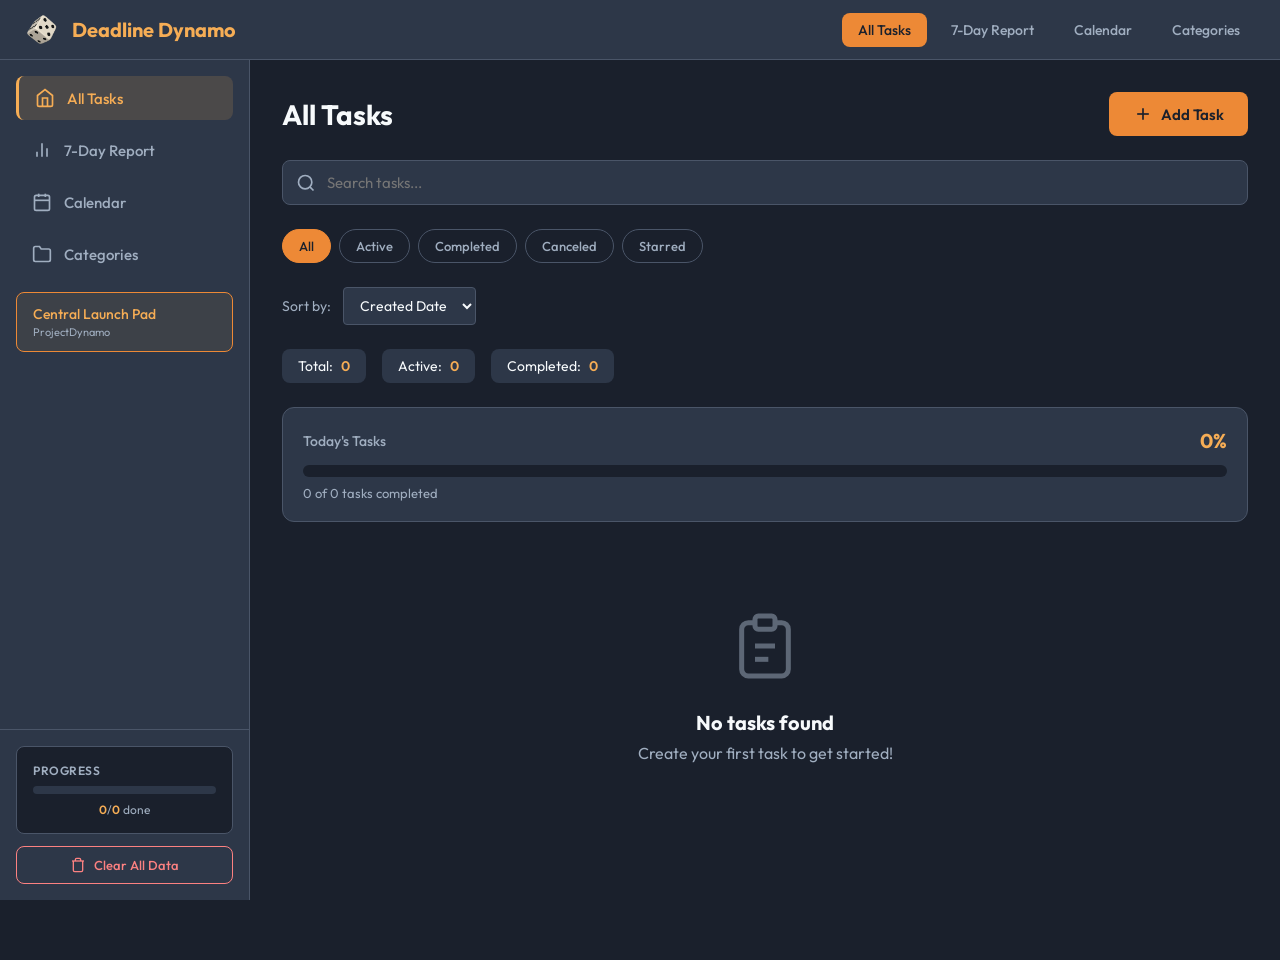
==== commit 7f1fa07b: "add icon" ====
--- a/tools/deadlinedynamo/index.html
+++ b/tools/deadlinedynamo/index.html
@@ -1,379 +1,380 @@
-<!DOCTYPE html>
-<html lang="en">
-<head>
-    <meta charset="UTF-8">
-    <meta name="viewport" content="width=device-width, initial-scale=1.0">
-    <title>Deadline Dynamo</title>
-    <link rel="preconnect" href="https://fonts.googleapis.com">
-    <link rel="preconnect" href="https://fonts.gstatic.com" crossorigin>
-    <link href="https://fonts.googleapis.com/css2?family=Outfit:wght@300;400;500;600;700&display=swap" rel="stylesheet">
-    <link rel="stylesheet" href="style.css">
-</head>
-<body>
-    <!-- Header -->
-    <header class="header">
-        <div class="logo">
-            <img src="static/deadline-dynamo-logo.png" alt="Deadline Dynamo Logo" style="width: 36px; height: 36px; border-radius: 8px;">
-            <span>Deadline Dynamo</span>
-        </div>
-        <nav class="header-nav">
-            <button data-view="home" class="active">All Tasks</button>
-            <button data-view="report">7-Day Report</button>
-            <button data-view="calendar">Calendar</button>
-            <button data-view="categories">Categories</button>
-        </nav>
-        <button class="hamburger" id="hamburger">
-            <span></span>
-            <span></span>
-            <span></span>
-        </button>
-    </header>
-
-    <!-- Sidebar -->
-    <aside class="sidebar" id="sidebar">
-        <div class="sidebar-nav">
-            <button class="nav-item active" data-view="home">
-                <svg viewBox="0 0 24 24" fill="none" stroke="currentColor" stroke-width="2">
-                    <path d="M3 9l9-7 9 7v11a2 2 0 01-2 2H5a2 2 0 01-2-2z"/>
-                    <polyline points="9,22 9,12 15,12 15,22"/>
-                </svg>
-                All Tasks
-            </button>
-            <button class="nav-item" data-view="report">
-                <svg viewBox="0 0 24 24" fill="none" stroke="currentColor" stroke-width="2">
-                    <path d="M18 20V10M12 20V4M6 20v-6"/>
-                </svg>
-                7-Day Report
-            </button>
-            <button class="nav-item" data-view="calendar">
-                <svg viewBox="0 0 24 24" fill="none" stroke="currentColor" stroke-width="2">
-                    <rect x="3" y="4" width="18" height="18" rx="2"/>
-                    <line x1="16" y1="2" x2="16" y2="6"/>
-                    <line x1="8" y1="2" x2="8" y2="6"/>
-                    <line x1="3" y1="10" x2="21" y2="10"/>
-                </svg>
-                Calendar
-            </button>
-            <button class="nav-item" data-view="categories">
-                <svg viewBox="0 0 24 24" fill="none" stroke="currentColor" stroke-width="2">
-                    <path d="M22 19a2 2 0 01-2 2H4a2 2 0 01-2-2V5a2 2 0 012-2h5l2 3h9a2 2 0 012 2z"/>
-                </svg>
-                Categories
-            </button>
-            <a href="https://projectdynamo.vercel.app" target="_blank" class="sidebar-external-link">
-                <div class="external-link-main">Central Launch Pad</div>
-                <div class="external-link-sub">ProjectDynamo</div>
-            </a>
-        </div>
-        <div class="sidebar-bottom">
-            <div class="sidebar-stats">
-            <div class="sidebar-stats-header">Progress</div>
-            <div class="sidebar-progress-bar">
-                <div class="sidebar-progress-fill" id="sidebar-progress-fill" style="width: 0%"></div>
-            </div>
-            <div class="sidebar-stats-text">
-                <span id="sidebar-completed">0</span>/<span id="sidebar-total">0</span> done
-            </div>
-        </div>
-        <button class="clear-data-btn" id="clear-all-data-btn">
-            <svg width="16" height="16" viewBox="0 0 24 24" fill="none" stroke="currentColor" stroke-width="2">
-                <polyline points="3,6 5,6 21,6"/>
-                <path d="M19 6v14a2 2 0 01-2 2H7a2 2 0 01-2-2V6m3 0V4a2 2 0 012-2h4a2 2 0 012 2v2"/>
-            </svg>
-            Clear All Data
-        </button>
-    </aside>
-
-    <!-- Main Content -->
-    <main class="main" id="main">
-        <!-- Home View -->
-        <section id="view-home" class="view">
-            <div class="page-header">
-                <h1 class="page-title">All Tasks</h1>
-                <button class="btn btn-primary" id="add-task-btn">
-                    <svg width="20" height="20" viewBox="0 0 24 24" fill="none" stroke="currentColor" stroke-width="2">
-                        <line x1="12" y1="5" x2="12" y2="19"/>
-                        <line x1="5" y1="12" x2="19" y2="12"/>
-                    </svg>
-                    Add Task
-                </button>
-            </div>
-
-            <div class="search-bar">
-                <svg viewBox="0 0 24 24" fill="none" stroke="currentColor" stroke-width="2">
-                    <circle cx="11" cy="11" r="8"/>
-                    <line x1="21" y1="21" x2="16.65" y2="16.65"/>
-                </svg>
-                <input type="text" id="search-input" placeholder="Search tasks...">
-            </div>
-
-            <div class="filters">
-                <button class="filter-btn active" data-filter="all">All</button>
-                <button class="filter-btn" data-filter="active">Active</button>
-                <button class="filter-btn" data-filter="completed">Completed</button>
-                <button class="filter-btn" data-filter="canceled">Canceled</button>
-                <button class="filter-btn" data-filter="starred">Starred</button>
-            </div>
-
-            <div class="sort-container">
-                <label>Sort by:</label>
-                <select id="sort-select">
-                    <option value="created">Created Date</option>
-                    <option value="dueDate">Due Date</option>
-                    <option value="priority">Priority</option>
-                    <option value="category">Category</option>
-                </select>
-            </div>
-
-            <div class="task-counts">
-                <div class="count-badge">
-                    <span>Total:</span>
-                    <span class="count" id="count-total">0</span>
-                </div>
-                <div class="count-badge">
-                    <span>Active:</span>
-                    <span class="count" id="count-active">0</span>
-                </div>
-                <div class="count-badge">
-                    <span>Completed:</span>
-                    <span class="count" id="count-completed">0</span>
-                </div>
-            </div>
-
-            <div class="progress-section">
-                <div class="progress-header">
-                    <span id="progress-title">Today's Tasks</span>
-                    <span class="progress-percentage" id="progress-percentage">0%</span>
-                </div>
-                <div class="progress-bar">
-                    <div class="progress-fill" id="progress-fill" style="width: 0%"></div>
-                </div>
-                <div class="progress-stats">
-                    <span id="progress-completed">0</span> of <span id="progress-total">0</span> tasks completed
-                </div>
-            </div>
-
-            <div class="task-list" id="task-list"></div>
-        </section>
-
-        <!-- 7-Day Report View -->
-        <section id="view-report" class="view" style="display: none;">
-            <div class="page-header">
-                <h1 class="page-title">7-Day Overview</h1>
-                <button class="btn btn-primary" id="report-add-task-btn">
-                    <svg width="20" height="20" viewBox="0 0 24 24" fill="none" stroke="currentColor" stroke-width="2">
-                        <line x1="12" y1="5" x2="12" y2="19"/>
-                        <line x1="5" y1="12" x2="19" y2="12"/>
-                    </svg>
-                    Add Task
-                </button>
-            </div>
-
-            <div class="report-progress-section" id="report-progress">
-                <div class="report-progress-bar">
-                    <div class="report-progress-fill" style="width: 0%"></div>
-                </div>
-                <span>Loading...</span>
-            </div>
-
-            <div class="report-grid" id="report-grid"></div>
-            <div id="report-selected-tasks" class="calendar-tasks-panel" style="display: none;">
-                <div class="calendar-tasks-header">
-                    <h3 id="report-selected-date-title">Tasks for Selected Date</h3>
-                    <button class="btn btn-primary btn-sm" id="add-task-to-report-date">
-                        <svg width="16" height="16" viewBox="0 0 24 24" fill="none" stroke="currentColor" stroke-width="2">
-                            <line x1="12" y1="5" x2="12" y2="19"/>
-                            <line x1="5" y1="12" x2="19" y2="12"/>
-                        </svg>
-                        Add Task
-                    </button>
-                </div>
-                <div class="task-list" id="report-selected-task-list"></div>
-            </div>
-        </section>
-
-        <!-- Calendar View -->
-        <section id="view-calendar" class="view" style="display: none;">
-            <div class="calendar-header">
-                <h1 class="page-title">Calendar</h1>
-                <div style="display: flex; gap: 12px; align-items: center;">
-                    <button class="btn btn-primary" id="calendar-add-task-btn">
-                        <svg width="18" height="18" viewBox="0 0 24 24" fill="none" stroke="currentColor" stroke-width="2">
-                            <line x1="12" y1="5" x2="12" y2="19"/>
-                            <line x1="5" y1="12" x2="19" y2="12"/>
-                        </svg>
-                        Add Task
-                    </button>
-                    <div class="calendar-nav">
-                        <button id="prev-month">
-                            <svg width="20" height="20" viewBox="0 0 24 24" fill="none" stroke="currentColor" stroke-width="2">
-                                <polyline points="15,18 9,12 15,6"/>
-                            </svg>
-                        </button>
-                        <button id="next-month">
-                            <svg width="20" height="20" viewBox="0 0 24 24" fill="none" stroke="currentColor" stroke-width="2">
-                                <polyline points="9,18 15,12 9,6"/>
-                            </svg>
-                        </button>
-                    </div>
-                </div>
-            </div>
-            <h2 class="calendar-title" id="calendar-month-year"></h2>
-
-            <div class="calendar-progress-section" id="calendar-progress">
-                <div class="calendar-progress-bar">
-                    <div class="calendar-progress-fill" style="width: 0%"></div>
-                </div>
-                <span>Loading...</span>
-            </div>
-
-            <div class="calendar-grid" id="calendar-grid"></div>
-            <div id="selected-date-tasks" class="calendar-tasks-panel" style="display: none;">
-                <div class="calendar-tasks-header">
-                    <h3 id="selected-date-title">Tasks for Selected Date</h3>
-                    <button class="btn btn-primary btn-sm" id="add-task-to-selected-date">
-                        <svg width="16" height="16" viewBox="0 0 24 24" fill="none" stroke="currentColor" stroke-width="2">
-                            <line x1="12" y1="5" x2="12" y2="19"/>
-                            <line x1="5" y1="12" x2="19" y2="12"/>
-                        </svg>
-                        Add Task
-                    </button>
-                </div>
-                <div class="task-list" id="selected-date-task-list"></div>
-            </div>
-        </section>
-
-        <!-- Categories View -->
-        <section id="view-categories" class="view" style="display: none;">
-            <div class="page-header">
-                <h1 class="page-title">Categories</h1>
-                <button class="btn btn-primary" id="add-category-btn">
-                    <svg width="20" height="20" viewBox="0 0 24 24" fill="none" stroke="currentColor" stroke-width="2">
-                        <line x1="12" y1="5" x2="12" y2="19"/>
-                        <line x1="5" y1="12" x2="19" y2="12"/>
-                    </svg>
-                    Add Category
-                </button>
-            </div>
-            <div class="categories-grid" id="categories-grid"></div>
-        </section>
-    </main>
-
-    <!-- Task Modal -->
-    <div class="modal-overlay" id="task-modal">
-        <div class="modal">
-            <div class="modal-header">
-                <h2 id="task-modal-title">Add New Task</h2>
-                <button class="modal-close" id="task-modal-close">
-                    <svg width="20" height="20" viewBox="0 0 24 24" fill="none" stroke="currentColor" stroke-width="2">
-                        <line x1="18" y1="6" x2="6" y2="18"/>
-                        <line x1="6" y1="6" x2="18" y2="18"/>
-                    </svg>
-                </button>
-            </div>
-            <div class="modal-body">
-                <form id="task-form">
-                    <input type="hidden" id="task-id">
-                    <div class="form-group">
-                        <label for="task-title-input">Title *</label>
-                        <input type="text" id="task-title-input" required placeholder="Enter task title">
-                    </div>
-                    <div class="form-group">
-                        <label for="task-description">Description</label>
-                        <textarea id="task-description" placeholder="Add a description..."></textarea>
-                    </div>
-                    <div class="form-group">
-                        <label for="task-category">Category</label>
-                        <select id="task-category">
-                            <option value="">No Category</option>
-                        </select>
-                    </div>
-                    <div class="form-row">
-                        <div class="form-group">
-                            <label for="task-due-date">Due Date</label>
-                            <input type="date" id="task-due-date">
-                        </div>
-                        <div class="form-group">
-                            <label for="task-due-time">Time</label>
-                            <input type="time" id="task-due-time">
-                        </div>
-                    </div>
-                    <div class="form-group">
-                        <label>Priority</label>
-                        <div class="priority-selector">
-                            <div class="priority-option" data-priority="low">Low</div>
-                            <div class="priority-option selected" data-priority="medium">Medium</div>
-                            <div class="priority-option" data-priority="high">High</div>
-                        </div>
-                    </div>
-                </form>
-            </div>
-            <div class="modal-footer">
-                <button class="btn btn-secondary" id="task-modal-cancel">Cancel</button>
-                <button class="btn btn-primary" id="task-modal-save">Save Task</button>
-            </div>
-        </div>
-    </div>
-
-    <!-- Category Modal -->
-    <div class="modal-overlay" id="category-modal">
-        <div class="modal">
-            <div class="modal-header">
-                <h2 id="category-modal-title">Add Category</h2>
-                <button class="modal-close" id="category-modal-close">
-                    <svg width="20" height="20" viewBox="0 0 24 24" fill="none" stroke="currentColor" stroke-width="2">
-                        <line x1="18" y1="6" x2="6" y2="18"/>
-                        <line x1="6" y1="6" x2="18" y2="18"/>
-                    </svg>
-                </button>
-            </div>
-            <div class="modal-body">
-                <form id="category-form">
-                    <input type="hidden" id="category-id">
-                    <div class="form-group">
-                        <label for="category-name">Name *</label>
-                        <input type="text" id="category-name" required placeholder="Category name">
-                    </div>
-                    <div class="form-group">
-                        <label>Color</label>
-                        <div class="category-colors" id="category-colors"></div>
-                    </div>
-                </form>
-            </div>
-            <div class="modal-footer">
-                <button class="btn btn-secondary" id="category-modal-cancel">Cancel</button>
-                <button class="btn btn-primary" id="category-modal-save">Save</button>
-            </div>
-        </div>
-    </div>
-
-    <!-- Confirm Dialog -->
-    <div class="modal-overlay" id="confirm-modal">
-        <div class="modal confirm-dialog">
-            <div class="modal-header">
-                <h2>Confirm</h2>
-                <button class="modal-close" id="confirm-modal-close">
-                    <svg width="20" height="20" viewBox="0 0 24 24" fill="none" stroke="currentColor" stroke-width="2">
-                        <line x1="18" y1="6" x2="6" y2="18"/>
-                        <line x1="6" y1="6" x2="18" y2="18"/>
-                    </svg>
-                </button>
-            </div>
-            <div class="modal-body">
-                <p id="confirm-message">Are you sure?</p>
-            </div>
-            <div class="modal-footer">
-                <button class="btn btn-secondary" id="confirm-cancel">Cancel</button>
-                <button class="btn btn-danger" id="confirm-ok">Delete</button>
-            </div>
-        </div>
-    </div>
-
-    <!-- Toast -->
-    <div class="toast" id="toast">
-        <span id="toast-message"></span>
-    </div>
-
-    <script src="app.js"></script>
-</body>
-</html>
+<!DOCTYPE html>
+<html lang="en">
+<head>
+    <meta charset="UTF-8">
+    <meta name="viewport" content="width=device-width, initial-scale=1.0">
+    <title>Deadline Dynamo</title>
+    <link rel="icon" href="static/deadline-dynamo-logo.png">
+    <link rel="preconnect" href="https://fonts.googleapis.com">
+    <link rel="preconnect" href="https://fonts.gstatic.com" crossorigin>
+    <link href="https://fonts.googleapis.com/css2?family=Outfit:wght@300;400;500;600;700&display=swap" rel="stylesheet">
+    <link rel="stylesheet" href="style.css">
+</head>
+<body>
+    <!-- Header -->
+    <header class="header">
+        <div class="logo">
+            <img src="static/deadline-dynamo-logo.png" alt="Deadline Dynamo Logo" style="width: 36px; height: 36px; border-radius: 8px;">
+            <span>Deadline Dynamo</span>
+        </div>
+        <nav class="header-nav">
+            <button data-view="home" class="active">All Tasks</button>
+            <button data-view="report">7-Day Report</button>
+            <button data-view="calendar">Calendar</button>
+            <button data-view="categories">Categories</button>
+        </nav>
+        <button class="hamburger" id="hamburger">
+            <span></span>
+            <span></span>
+            <span></span>
+        </button>
+    </header>
+
+    <!-- Sidebar -->
+    <aside class="sidebar" id="sidebar">
+        <div class="sidebar-nav">
+            <button class="nav-item active" data-view="home">
+                <svg viewBox="0 0 24 24" fill="none" stroke="currentColor" stroke-width="2">
+                    <path d="M3 9l9-7 9 7v11a2 2 0 01-2 2H5a2 2 0 01-2-2z"/>
+                    <polyline points="9,22 9,12 15,12 15,22"/>
+                </svg>
+                All Tasks
+            </button>
+            <button class="nav-item" data-view="report">
+                <svg viewBox="0 0 24 24" fill="none" stroke="currentColor" stroke-width="2">
+                    <path d="M18 20V10M12 20V4M6 20v-6"/>
+                </svg>
+                7-Day Report
+            </button>
+            <button class="nav-item" data-view="calendar">
+                <svg viewBox="0 0 24 24" fill="none" stroke="currentColor" stroke-width="2">
+                    <rect x="3" y="4" width="18" height="18" rx="2"/>
+                    <line x1="16" y1="2" x2="16" y2="6"/>
+                    <line x1="8" y1="2" x2="8" y2="6"/>
+                    <line x1="3" y1="10" x2="21" y2="10"/>
+                </svg>
+                Calendar
+            </button>
+            <button class="nav-item" data-view="categories">
+                <svg viewBox="0 0 24 24" fill="none" stroke="currentColor" stroke-width="2">
+                    <path d="M22 19a2 2 0 01-2 2H4a2 2 0 01-2-2V5a2 2 0 012-2h5l2 3h9a2 2 0 012 2z"/>
+                </svg>
+                Categories
+            </button>
+            <a href="https://projectdynamo.vercel.app" target="_blank" class="sidebar-external-link">
+                <div class="external-link-main">Central Launch Pad</div>
+                <div class="external-link-sub">ProjectDynamo</div>
+            </a>
+        </div>
+        <div class="sidebar-bottom">
+            <div class="sidebar-stats">
+            <div class="sidebar-stats-header">Progress</div>
+            <div class="sidebar-progress-bar">
+                <div class="sidebar-progress-fill" id="sidebar-progress-fill" style="width: 0%"></div>
+            </div>
+            <div class="sidebar-stats-text">
+                <span id="sidebar-completed">0</span>/<span id="sidebar-total">0</span> done
+            </div>
+        </div>
+        <button class="clear-data-btn" id="clear-all-data-btn">
+            <svg width="16" height="16" viewBox="0 0 24 24" fill="none" stroke="currentColor" stroke-width="2">
+                <polyline points="3,6 5,6 21,6"/>
+                <path d="M19 6v14a2 2 0 01-2 2H7a2 2 0 01-2-2V6m3 0V4a2 2 0 012-2h4a2 2 0 012 2v2"/>
+            </svg>
+            Clear All Data
+        </button>
+    </aside>
+
+    <!-- Main Content -->
+    <main class="main" id="main">
+        <!-- Home View -->
+        <section id="view-home" class="view">
+            <div class="page-header">
+                <h1 class="page-title">All Tasks</h1>
+                <button class="btn btn-primary" id="add-task-btn">
+                    <svg width="20" height="20" viewBox="0 0 24 24" fill="none" stroke="currentColor" stroke-width="2">
+                        <line x1="12" y1="5" x2="12" y2="19"/>
+                        <line x1="5" y1="12" x2="19" y2="12"/>
+                    </svg>
+                    Add Task
+                </button>
+            </div>
+
+            <div class="search-bar">
+                <svg viewBox="0 0 24 24" fill="none" stroke="currentColor" stroke-width="2">
+                    <circle cx="11" cy="11" r="8"/>
+                    <line x1="21" y1="21" x2="16.65" y2="16.65"/>
+                </svg>
+                <input type="text" id="search-input" placeholder="Search tasks...">
+            </div>
+
+            <div class="filters">
+                <button class="filter-btn active" data-filter="all">All</button>
+                <button class="filter-btn" data-filter="active">Active</button>
+                <button class="filter-btn" data-filter="completed">Completed</button>
+                <button class="filter-btn" data-filter="canceled">Canceled</button>
+                <button class="filter-btn" data-filter="starred">Starred</button>
+            </div>
+
+            <div class="sort-container">
+                <label>Sort by:</label>
+                <select id="sort-select">
+                    <option value="created">Created Date</option>
+                    <option value="dueDate">Due Date</option>
+                    <option value="priority">Priority</option>
+                    <option value="category">Category</option>
+                </select>
+            </div>
+
+            <div class="task-counts">
+                <div class="count-badge">
+                    <span>Total:</span>
+                    <span class="count" id="count-total">0</span>
+                </div>
+                <div class="count-badge">
+                    <span>Active:</span>
+                    <span class="count" id="count-active">0</span>
+                </div>
+                <div class="count-badge">
+                    <span>Completed:</span>
+                    <span class="count" id="count-completed">0</span>
+                </div>
+            </div>
+
+            <div class="progress-section">
+                <div class="progress-header">
+                    <span id="progress-title">Today's Tasks</span>
+                    <span class="progress-percentage" id="progress-percentage">0%</span>
+                </div>
+                <div class="progress-bar">
+                    <div class="progress-fill" id="progress-fill" style="width: 0%"></div>
+                </div>
+                <div class="progress-stats">
+                    <span id="progress-completed">0</span> of <span id="progress-total">0</span> tasks completed
+                </div>
+            </div>
+
+            <div class="task-list" id="task-list"></div>
+        </section>
+
+        <!-- 7-Day Report View -->
+        <section id="view-report" class="view" style="display: none;">
+            <div class="page-header">
+                <h1 class="page-title">7-Day Overview</h1>
+                <button class="btn btn-primary" id="report-add-task-btn">
+                    <svg width="20" height="20" viewBox="0 0 24 24" fill="none" stroke="currentColor" stroke-width="2">
+                        <line x1="12" y1="5" x2="12" y2="19"/>
+                        <line x1="5" y1="12" x2="19" y2="12"/>
+                    </svg>
+                    Add Task
+                </button>
+            </div>
+
+            <div class="report-progress-section" id="report-progress">
+                <div class="report-progress-bar">
+                    <div class="report-progress-fill" style="width: 0%"></div>
+                </div>
+                <span>Loading...</span>
+            </div>
+
+            <div class="report-grid" id="report-grid"></div>
+            <div id="report-selected-tasks" class="calendar-tasks-panel" style="display: none;">
+                <div class="calendar-tasks-header">
+                    <h3 id="report-selected-date-title">Tasks for Selected Date</h3>
+                    <button class="btn btn-primary btn-sm" id="add-task-to-report-date">
+                        <svg width="16" height="16" viewBox="0 0 24 24" fill="none" stroke="currentColor" stroke-width="2">
+                            <line x1="12" y1="5" x2="12" y2="19"/>
+                            <line x1="5" y1="12" x2="19" y2="12"/>
+                        </svg>
+                        Add Task
+                    </button>
+                </div>
+                <div class="task-list" id="report-selected-task-list"></div>
+            </div>
+        </section>
+
+        <!-- Calendar View -->
+        <section id="view-calendar" class="view" style="display: none;">
+            <div class="calendar-header">
+                <h1 class="page-title">Calendar</h1>
+                <div style="display: flex; gap: 12px; align-items: center;">
+                    <button class="btn btn-primary" id="calendar-add-task-btn">
+                        <svg width="18" height="18" viewBox="0 0 24 24" fill="none" stroke="currentColor" stroke-width="2">
+                            <line x1="12" y1="5" x2="12" y2="19"/>
+                            <line x1="5" y1="12" x2="19" y2="12"/>
+                        </svg>
+                        Add Task
+                    </button>
+                    <div class="calendar-nav">
+                        <button id="prev-month">
+                            <svg width="20" height="20" viewBox="0 0 24 24" fill="none" stroke="currentColor" stroke-width="2">
+                                <polyline points="15,18 9,12 15,6"/>
+                            </svg>
+                        </button>
+                        <button id="next-month">
+                            <svg width="20" height="20" viewBox="0 0 24 24" fill="none" stroke="currentColor" stroke-width="2">
+                                <polyline points="9,18 15,12 9,6"/>
+                            </svg>
+                        </button>
+                    </div>
+                </div>
+            </div>
+            <h2 class="calendar-title" id="calendar-month-year"></h2>
+
+            <div class="calendar-progress-section" id="calendar-progress">
+                <div class="calendar-progress-bar">
+                    <div class="calendar-progress-fill" style="width: 0%"></div>
+                </div>
+                <span>Loading...</span>
+            </div>
+
+            <div class="calendar-grid" id="calendar-grid"></div>
+            <div id="selected-date-tasks" class="calendar-tasks-panel" style="display: none;">
+                <div class="calendar-tasks-header">
+                    <h3 id="selected-date-title">Tasks for Selected Date</h3>
+                    <button class="btn btn-primary btn-sm" id="add-task-to-selected-date">
+                        <svg width="16" height="16" viewBox="0 0 24 24" fill="none" stroke="currentColor" stroke-width="2">
+                            <line x1="12" y1="5" x2="12" y2="19"/>
+                            <line x1="5" y1="12" x2="19" y2="12"/>
+                        </svg>
+                        Add Task
+                    </button>
+                </div>
+                <div class="task-list" id="selected-date-task-list"></div>
+            </div>
+        </section>
+
+        <!-- Categories View -->
+        <section id="view-categories" class="view" style="display: none;">
+            <div class="page-header">
+                <h1 class="page-title">Categories</h1>
+                <button class="btn btn-primary" id="add-category-btn">
+                    <svg width="20" height="20" viewBox="0 0 24 24" fill="none" stroke="currentColor" stroke-width="2">
+                        <line x1="12" y1="5" x2="12" y2="19"/>
+                        <line x1="5" y1="12" x2="19" y2="12"/>
+                    </svg>
+                    Add Category
+                </button>
+            </div>
+            <div class="categories-grid" id="categories-grid"></div>
+        </section>
+    </main>
+
+    <!-- Task Modal -->
+    <div class="modal-overlay" id="task-modal">
+        <div class="modal">
+            <div class="modal-header">
+                <h2 id="task-modal-title">Add New Task</h2>
+                <button class="modal-close" id="task-modal-close">
+                    <svg width="20" height="20" viewBox="0 0 24 24" fill="none" stroke="currentColor" stroke-width="2">
+                        <line x1="18" y1="6" x2="6" y2="18"/>
+                        <line x1="6" y1="6" x2="18" y2="18"/>
+                    </svg>
+                </button>
+            </div>
+            <div class="modal-body">
+                <form id="task-form">
+                    <input type="hidden" id="task-id">
+                    <div class="form-group">
+                        <label for="task-title-input">Title *</label>
+                        <input type="text" id="task-title-input" required placeholder="Enter task title">
+                    </div>
+                    <div class="form-group">
+                        <label for="task-description">Description</label>
+                        <textarea id="task-description" placeholder="Add a description..."></textarea>
+                    </div>
+                    <div class="form-group">
+                        <label for="task-category">Category</label>
+                        <select id="task-category">
+                            <option value="">No Category</option>
+                        </select>
+                    </div>
+                    <div class="form-row">
+                        <div class="form-group">
+                            <label for="task-due-date">Due Date</label>
+                            <input type="date" id="task-due-date">
+                        </div>
+                        <div class="form-group">
+                            <label for="task-due-time">Time</label>
+                            <input type="time" id="task-due-time">
+                        </div>
+                    </div>
+                    <div class="form-group">
+                        <label>Priority</label>
+                        <div class="priority-selector">
+                            <div class="priority-option" data-priority="low">Low</div>
+                            <div class="priority-option selected" data-priority="medium">Medium</div>
+                            <div class="priority-option" data-priority="high">High</div>
+                        </div>
+                    </div>
+                </form>
+            </div>
+            <div class="modal-footer">
+                <button class="btn btn-secondary" id="task-modal-cancel">Cancel</button>
+                <button class="btn btn-primary" id="task-modal-save">Save Task</button>
+            </div>
+        </div>
+    </div>
+
+    <!-- Category Modal -->
+    <div class="modal-overlay" id="category-modal">
+        <div class="modal">
+            <div class="modal-header">
+                <h2 id="category-modal-title">Add Category</h2>
+                <button class="modal-close" id="category-modal-close">
+                    <svg width="20" height="20" viewBox="0 0 24 24" fill="none" stroke="currentColor" stroke-width="2">
+                        <line x1="18" y1="6" x2="6" y2="18"/>
+                        <line x1="6" y1="6" x2="18" y2="18"/>
+                    </svg>
+                </button>
+            </div>
+            <div class="modal-body">
+                <form id="category-form">
+                    <input type="hidden" id="category-id">
+                    <div class="form-group">
+                        <label for="category-name">Name *</label>
+                        <input type="text" id="category-name" required placeholder="Category name">
+                    </div>
+                    <div class="form-group">
+                        <label>Color</label>
+                        <div class="category-colors" id="category-colors"></div>
+                    </div>
+                </form>
+            </div>
+            <div class="modal-footer">
+                <button class="btn btn-secondary" id="category-modal-cancel">Cancel</button>
+                <button class="btn btn-primary" id="category-modal-save">Save</button>
+            </div>
+        </div>
+    </div>
+
+    <!-- Confirm Dialog -->
+    <div class="modal-overlay" id="confirm-modal">
+        <div class="modal confirm-dialog">
+            <div class="modal-header">
+                <h2>Confirm</h2>
+                <button class="modal-close" id="confirm-modal-close">
+                    <svg width="20" height="20" viewBox="0 0 24 24" fill="none" stroke="currentColor" stroke-width="2">
+                        <line x1="18" y1="6" x2="6" y2="18"/>
+                        <line x1="6" y1="6" x2="18" y2="18"/>
+                    </svg>
+                </button>
+            </div>
+            <div class="modal-body">
+                <p id="confirm-message">Are you sure?</p>
+            </div>
+            <div class="modal-footer">
+                <button class="btn btn-secondary" id="confirm-cancel">Cancel</button>
+                <button class="btn btn-danger" id="confirm-ok">Delete</button>
+            </div>
+        </div>
+    </div>
+
+    <!-- Toast -->
+    <div class="toast" id="toast">
+        <span id="toast-message"></span>
+    </div>
+
+    <script src="app.js"></script>
+</body>
+</html>
--- a/tools/deadlinedynamo/style.css
+++ b/tools/deadlinedynamo/style.css
@@ -1,1469 +1,1527 @@
-:root {
-    --primary: #2D3748;
-    --secondary: #4A5568;
-    --accent: #F6AD55;
-    --accent-hover: #ED8936;
-    --success: #68D391;
-    --warning: #F6E05E;
-    --danger: #FC8181;
-    --bg: #1A202C;
-    --surface: #2D3748;
-    --surface-hover: #3D4A5C;
-    --text-primary: #F7FAFC;
-    --text-secondary: #A0AEC0;
-    --border: #4A5568;
-    --dice-orange: #F6AD55;
-    --dice-accent: #ED8936;
-    --dice-highlight: #FBD38D;
-    --shadow: 0 4px 6px rgba(0, 0, 0, 0.3);
-    --radius-lg: 12px;
-    --radius-md: 8px;
-    --radius-sm: 4px;
-}
-
-* {
-    margin: 0;
-    padding: 0;
-    box-sizing: border-box;
-}
-
-body {
-    font-family: 'Outfit', sans-serif;
-    background: var(--bg);
-    color: var(--text-primary);
-    min-height: 100vh;
-    overflow-x: hidden;
-}
-
-/* Header */
-.header {
-    position: fixed;
-    top: 0;
-    left: 0;
-    right: 0;
-    height: 60px;
-    background: var(--surface);
-    border-bottom: 1px solid var(--border);
-    display: flex;
-    align-items: center;
-    justify-content: space-between;
-    padding: 0 24px;
-    z-index: 100;
-}
-
-.logo {
-    display: flex;
-    align-items: center;
-    gap: 12px;
-    font-weight: 700;
-    font-size: 20px;
-    color: var(--dice-orange);
-}
-
-.logo svg {
-    width: 36px;
-    height: 36px;
-}
-
-.header-nav {
-    display: flex;
-    gap: 8px;
-}
-
-.header-nav button {
-    background: transparent;
-    border: none;
-    color: var(--text-secondary);
-    padding: 8px 16px;
-    border-radius: var(--radius-md);
-    cursor: pointer;
-    font-family: inherit;
-    font-size: 14px;
-    font-weight: 500;
-    transition: all 0.2s ease;
-    display: none;
-}
-
-@media (min-width: 1024px) {
-    .header-nav button {
-        display: flex;
-    }
-}
-
-.header-nav button:hover {
-    background: var(--surface-hover);
-    color: var(--text-primary);
-}
-
-.header-nav button.active {
-    background: var(--dice-accent);
-    color: var(--bg);
-}
-
-.hamburger {
-    display: flex;
-    flex-direction: column;
-    gap: 4px;
-    background: transparent;
-    border: none;
-    cursor: pointer;
-    padding: 8px;
-}
-
-.hamburger span {
-    width: 24px;
-    height: 2px;
-    background: var(--text-primary);
-    border-radius: 2px;
-    transition: all 0.2s ease;
-}
-
-@media (min-width: 1024px) {
-    .hamburger {
-        display: none;
-    }
-}
-
-/* Sidebar */
-.sidebar {
-    position: fixed;
-    top: 60px;
-    left: 0;
-    width: 250px;
-    height: calc(100vh - 60px);
-    background: var(--surface);
-    border-right: 1px solid var(--border);
-    padding: 24px 16px;
-    transform: translateX(-100%);
-    transition: transform 0.3s ease;
-    z-index: 99;
-    overflow-y: auto;
-    display: flex;
-    flex-direction: column;
-    justify-content: space-between;
-}
-
-.sidebar.open {
-    transform: translateX(0);
-}
-
-@media (min-width: 1024px) {
-    .sidebar {
-        transform: translateX(0);
-    }
-}
-
-.sidebar-nav {
-    display: flex;
-    flex-direction: column;
-    gap: 4px;
-}
-
-.sidebar-bottom {
-    margin-top: auto;
-}
-
-.nav-item {
-    display: flex;
-    align-items: center;
-    gap: 12px;
-    padding: 12px 16px;
-    border-radius: var(--radius-md);
-    color: var(--text-secondary);
-    cursor: pointer;
-    transition: all 0.2s ease;
-    border: none;
-    background: transparent;
-    width: 100%;
-    text-align: left;
-    font-family: inherit;
-    font-size: 15px;
-    font-weight: 500;
-    margin-bottom: 4px;
-}
-
-.nav-item:hover {
-    background: var(--surface-hover);
-    color: var(--text-primary);
-}
-
-.nav-item.active {
-    background: rgba(246, 173, 85, 0.15);
-    color: var(--dice-orange);
-    border-left: 3px solid var(--dice-orange);
-}
-
-.nav-item svg {
-    width: 20px;
-    height: 20px;
-    flex-shrink: 0;
-}
-
-/* Main Content */
-.main {
-    margin-top: 60px;
-    min-height: calc(100vh - 60px);
-    padding: 24px;
-    padding-left: 24px;
-}
-
-@media (min-width: 1024px) {
-    .main {
-        margin-left: 250px;
-        padding: 32px;
-    }
-}
-
-/* Page Header */
-.page-header {
-    display: flex;
-    justify-content: space-between;
-    align-items: center;
-    margin-bottom: 24px;
-    flex-wrap: wrap;
-    gap: 16px;
-}
-
-.page-title {
-    font-size: 28px;
-    font-weight: 700;
-}
-
-.btn {
-    display: inline-flex;
-    align-items: center;
-    gap: 8px;
-    padding: 12px 24px;
-    border-radius: var(--radius-md);
-    border: none;
-    cursor: pointer;
-    font-family: inherit;
-    font-size: 15px;
-    font-weight: 600;
-    transition: all 0.2s ease;
-}
-
-.btn-primary {
-    background: var(--dice-accent);
-    color: var(--bg);
-}
-
-.btn-primary:hover {
-    background: var(--dice-orange);
-    transform: translateY(-2px);
-    box-shadow: var(--shadow);
-}
-
-.btn-secondary {
-    background: var(--surface-hover);
-    color: var(--text-primary);
-}
-
-.btn-secondary:hover {
-    background: var(--secondary);
-}
-
-.btn-danger {
-    background: var(--danger);
-    color: var(--bg);
-}
-
-.btn-sm {
-    padding: 8px 16px;
-    font-size: 13px;
-}
-
-/* Filters */
-.filters {
-    display: flex;
-    gap: 8px;
-    margin-bottom: 24px;
-    flex-wrap: wrap;
-}
-
-.filter-btn {
-    padding: 8px 16px;
-    border-radius: 20px;
-    border: 1px solid var(--border);
-    background: transparent;
-    color: var(--text-secondary);
-    cursor: pointer;
-    font-family: inherit;
-    font-size: 13px;
-    font-weight: 500;
-    transition: all 0.2s ease;
-}
-
-.filter-btn:hover {
-    border-color: var(--dice-accent);
-    color: var(--dice-accent);
-}
-
-.filter-btn.active {
-    background: var(--dice-accent);
-    color: var(--bg);
-    border-color: var(--dice-accent);
-}
-
-/* Search */
-.search-bar {
-    position: relative;
-    margin-bottom: 24px;
-}
-
-.search-bar input {
-    width: 100%;
-    padding: 12px 16px 12px 44px;
-    border-radius: var(--radius-md);
-    border: 1px solid var(--border);
-    background: var(--surface);
-    color: var(--text-primary);
-    font-family: inherit;
-    font-size: 15px;
-    transition: all 0.2s ease;
-}
-
-.search-bar input:focus {
-    outline: none;
-    border-color: var(--dice-accent);
-    box-shadow: 0 0 0 3px rgba(246, 173, 85, 0.2);
-}
-
-.search-bar svg {
-    position: absolute;
-    left: 14px;
-    top: 50%;
-    transform: translateY(-50%);
-    width: 20px;
-    height: 20px;
-    color: var(--text-secondary);
-}
-
-/* Sort */
-.sort-container {
-    display: flex;
-    align-items: center;
-    gap: 12px;
-    margin-bottom: 24px;
-}
-
-.sort-container label {
-    color: var(--text-secondary);
-    font-size: 14px;
-}
-
-.sort-container select {
-    padding: 8px 12px;
-    border-radius: var(--radius-sm);
-    border: 1px solid var(--border);
-    background: var(--surface);
-    color: var(--text-primary);
-    font-family: inherit;
-    font-size: 14px;
-    cursor: pointer;
-}
-
-/* Task Count Badges */
-.task-counts {
-    display: flex;
-    gap: 16px;
-    margin-bottom: 24px;
-}
-
-.count-badge {
-    display: flex;
-    align-items: center;
-    gap: 8px;
-    padding: 8px 16px;
-    background: var(--surface);
-    border-radius: var(--radius-md);
-    font-size: 14px;
-}
-
-.count-badge .count {
-    font-weight: 600;
-    color: var(--dice-orange);
-}
-
-/* Progress Section */
-.progress-section {
-    background: var(--surface);
-    border-radius: var(--radius-lg);
-    padding: 20px;
-    margin-bottom: 24px;
-    border: 1px solid var(--border);
-}
-
-.progress-header {
-    display: flex;
-    justify-content: space-between;
-    align-items: center;
-    margin-bottom: 12px;
-    font-size: 14px;
-    font-weight: 500;
-    color: var(--text-secondary);
-}
-
-.progress-percentage {
-    font-size: 20px;
-    font-weight: 700;
-    color: var(--dice-orange);
-}
-
-.progress-bar {
-    height: 12px;
-    background: var(--bg);
-    border-radius: 6px;
-    overflow: hidden;
-    margin-bottom: 8px;
-}
-
-.progress-fill {
-    height: 100%;
-    background: linear-gradient(90deg, var(--success), var(--dice-accent));
-    border-radius: 6px;
-    transition: width 0.3s ease;
-}
-
-.progress-stats {
-    font-size: 13px;
-    color: var(--text-secondary);
-}
-
-/* Sidebar Stats */
-.sidebar-stats {
-    position: relative;
-    margin-top: 24px;
-    background: var(--bg);
-    border-radius: var(--radius-md);
-    padding: 16px;
-    border: 1px solid var(--border);
-}
-
-.sidebar-stats-header {
-    font-size: 12px;
-    font-weight: 600;
-    color: var(--text-secondary);
-    margin-bottom: 8px;
-    text-transform: uppercase;
-    letter-spacing: 0.5px;
-}
-
-.sidebar-progress-bar {
-    height: 8px;
-    background: var(--surface);
-    border-radius: 4px;
-    overflow: hidden;
-    margin-bottom: 8px;
-}
-
-.sidebar-progress-fill {
-    height: 100%;
-    background: linear-gradient(90deg, var(--success), var(--dice-accent));
-    border-radius: 4px;
-    transition: width 0.3s ease;
-}
-
-.sidebar-stats-text {
-    font-size: 12px;
-    color: var(--text-secondary);
-    text-align: center;
-}
-
-.sidebar-stats-text span {
-    color: var(--dice-orange);
-    font-weight: 600;
-}
-
-/* External Link in Header */
-.header-nav .external-link {
-    display: flex;
-    flex-direction: column;
-    padding: 8px 20px;
-    border-radius: var(--radius-md);
-    color: var(--dice-orange);
-    text-decoration: none;
-    font-size: 14px;
-    font-weight: 600;
-    transition: all 0.2s ease;
-    margin-left: auto;
-    border: 1px solid var(--dice-accent);
-    background: rgba(246, 173, 85, 0.1);
-    align-items: center;
-}
-
-.header-nav .external-link:hover {
-    background: var(--dice-accent);
-    color: var(--bg);
-    transform: translateY(-1px);
-}
-
-.header-nav .external-link:hover .header-nav .external-link-sub {
-    color: var(--bg);
-}
-
-.header-nav .external-link-sub {
-    font-size: 10px;
-    font-weight: 400;
-    color: var(--dice-highlight);
-}
-
-/* External Link in Sidebar */
-.sidebar-external-link {
-    display: flex;
-    flex-direction: column;
-    padding: 12px 16px;
-    border-radius: var(--radius-md);
-    color: var(--dice-orange);
-    text-decoration: none;
-    transition: all 0.2s ease;
-    margin-top: 8px;
-    border: 1px solid var(--dice-accent);
-    background: rgba(246, 173, 85, 0.08);
-}
-
-.sidebar-external-link:hover {
-    background: var(--dice-accent);
-    color: var(--bg);
-    transform: translateY(-1px);
-}
-
-.sidebar-external-link:hover .sidebar-external-link .external-link-sub {
-    color: var(--bg);
-}
-
-.sidebar-external-link .external-link-main {
-    font-size: 14px;
-    font-weight: 600;
-    font-weight: 500;
-}
-
-.sidebar-external-link .external-link-sub {
-    font-size: 11px;
-    font-weight: 400;
-    color: var(--text-secondary);
-    margin-top: 2px;
-}
-
-.clear-data-btn {
-    display: flex;
-    align-items: center;
-    justify-content: center;
-    gap: 8px;
-    width: 100%;
-    padding: 10px 16px;
-    margin-top: 12px;
-    background: transparent;
-    border: 1px solid var(--danger);
-    border-radius: var(--radius-md);
-    color: var(--danger);
-    font-family: inherit;
-    font-size: 13px;
-    font-weight: 500;
-    cursor: pointer;
-    transition: all 0.2s ease;
-}
-
-.clear-data-btn:hover {
-    background: var(--danger);
-    color: var(--bg);
-}
-
-/* Task List */
-.task-list {
-    display: flex;
-    flex-direction: column;
-    gap: 12px;
-}
-
-.task-card {
-    background: var(--surface);
-    border-radius: var(--radius-lg);
-    padding: 20px;
-    border: 1px solid var(--border);
-    transition: all 0.2s ease;
-    animation: slideIn 0.3s ease;
-}
-
-@keyframes slideIn {
-    from {
-        opacity: 0;
-        transform: translateY(20px);
-    }
-    to {
-        opacity: 1;
-        transform: translateY(0);
-    }
-}
-
-.task-card:hover {
-    transform: translateY(-2px);
-    box-shadow: var(--shadow);
-    border-color: var(--dice-accent);
-}
-
-.task-card.completed {
-    opacity: 0.6;
-}
-
-.task-card.completed .task-title {
-    text-decoration: line-through;
-}
-
-.task-card.canceled {
-    opacity: 0.4;
-    background: var(--primary);
-}
-
-.task-header {
-    display: flex;
-    align-items: flex-start;
-    gap: 12px;
-    margin-bottom: 12px;
-}
-
-.task-checkbox {
-    width: 22px;
-    height: 22px;
-    border-radius: 6px;
-    border: 2px solid var(--border);
-    cursor: pointer;
-    display: flex;
-    align-items: center;
-    justify-content: center;
-    transition: all 0.2s ease;
-    flex-shrink: 0;
-    background: transparent;
-}
-
-.task-checkbox:hover {
-    border-color: var(--success);
-}
-
-.task-checkbox.checked {
-    background: var(--success);
-    border-color: var(--success);
-}
-
-.task-checkbox svg {
-    width: 14px;
-    height: 14px;
-    color: var(--bg);
-    opacity: 0;
-    transition: opacity 0.2s ease;
-}
-
-.task-checkbox.checked svg {
-    opacity: 1;
-}
-
-.task-title {
-    flex: 1;
-    font-weight: 600;
-    font-size: 16px;
-}
-
-.task-actions {
-    display: flex;
-    gap: 4px;
-}
-
-.task-action-btn {
-    width: 32px;
-    height: 32px;
-    border-radius: var(--radius-sm);
-    border: none;
-    background: transparent;
-    color: var(--text-secondary);
-    cursor: pointer;
-    display: flex;
-    align-items: center;
-    justify-content: center;
-    transition: all 0.2s ease;
-}
-
-.task-action-btn:hover {
-    background: var(--surface-hover);
-    color: var(--text-primary);
-}
-
-.task-action-btn.starred {
-    color: var(--warning);
-}
-
-.task-action-btn.priority-high {
-    color: var(--danger);
-}
-
-.task-description {
-    color: var(--text-secondary);
-    font-size: 14px;
-    margin-bottom: 12px;
-    padding-left: 34px;
-}
-
-.task-meta {
-    display: flex;
-    flex-wrap: wrap;
-    gap: 12px;
-    padding-left: 34px;
-}
-
-.task-badge {
-    display: flex;
-    align-items: center;
-    gap: 6px;
-    font-size: 12px;
-    padding: 4px 10px;
-    border-radius: 12px;
-    background: var(--primary);
-    color: var(--text-secondary);
-}
-
-.task-badge.category {
-    background: rgba(246, 173, 85, 0.2);
-    color: var(--dice-orange);
-}
-
-.task-badge.priority-high {
-    background: rgba(252, 129, 129, 0.2);
-    color: var(--danger);
-}
-
-.task-badge.priority-medium {
-    background: rgba(246, 224, 94, 0.2);
-    color: var(--warning);
-}
-
-.task-badge.priority-low {
-    background: rgba(104, 211, 145, 0.2);
-    color: var(--success);
-}
-
-.task-badge.overdue {
-    background: rgba(252, 129, 129, 0.2);
-    color: var(--danger);
-    animation: pulse 2s infinite;
-}
-
-@keyframes pulse {
-    0%, 100% { opacity: 1; }
-    50% { opacity: 0.6; }
-}
-
-/* Empty State */
-.empty-state {
-    text-align: center;
-    padding: 60px 20px;
-    color: var(--text-secondary);
-}
-
-.empty-state svg {
-    width: 80px;
-    height: 80px;
-    margin-bottom: 20px;
-    opacity: 0.5;
-}
-
-.empty-state h3 {
-    font-size: 20px;
-    margin-bottom: 8px;
-    color: var(--text-primary);
-}
-
-/* Modal */
-.modal-overlay {
-    position: fixed;
-    top: 0;
-    left: 0;
-    right: 0;
-    bottom: 0;
-    background: rgba(0, 0, 0, 0.7);
-    display: flex;
-    align-items: center;
-    justify-content: center;
-    z-index: 200;
-    opacity: 0;
-    visibility: hidden;
-    transition: all 0.3s ease;
-    padding: 20px;
-}
-
-.modal-overlay.open {
-    opacity: 1;
-    visibility: visible;
-}
-
-.modal {
-    background: var(--surface);
-    border-radius: var(--radius-lg);
-    width: 100%;
-    max-width: 500px;
-    max-height: 90vh;
-    overflow-y: auto;
-    transform: translateY(20px);
-    transition: transform 0.3s ease;
-}
-
-.modal-overlay.open .modal {
-    transform: translateY(0);
-}
-
-.modal-header {
-    display: flex;
-    justify-content: space-between;
-    align-items: center;
-    padding: 20px 24px;
-    border-bottom: 1px solid var(--border);
-}
-
-.modal-header h2 {
-    font-size: 20px;
-    font-weight: 600;
-}
-
-.modal-close {
-    width: 32px;
-    height: 32px;
-    border-radius: var(--radius-sm);
-    border: none;
-    background: transparent;
-    color: var(--text-secondary);
-    cursor: pointer;
-    display: flex;
-    align-items: center;
-    justify-content: center;
-    transition: all 0.2s ease;
-}
-
-.modal-close:hover {
-    background: var(--surface-hover);
-    color: var(--text-primary);
-}
-
-.modal-body {
-    padding: 24px;
-}
-
-.form-group {
-    margin-bottom: 20px;
-}
-
-.form-group label {
-    display: block;
-    margin-bottom: 8px;
-    font-size: 14px;
-    font-weight: 500;
-    color: var(--text-secondary);
-}
-
-.form-group input,
-.form-group textarea,
-.form-group select {
-    width: 100%;
-    padding: 12px 16px;
-    border-radius: var(--radius-md);
-    border: 1px solid var(--border);
-    background: var(--bg);
-    color: var(--text-primary);
-    font-family: inherit;
-    font-size: 15px;
-    transition: all 0.2s ease;
-}
-
-.form-group input:focus,
-.form-group textarea:focus,
-.form-group select:focus {
-    outline: none;
-    border-color: var(--dice-accent);
-    box-shadow: 0 0 0 3px rgba(246, 173, 85, 0.2);
-}
-
-.form-group textarea {
-    resize: vertical;
-    min-height: 80px;
-}
-
-.form-row {
-    display: grid;
-    grid-template-columns: 1fr 1fr;
-    gap: 16px;
-}
-
-.priority-selector {
-    display: flex;
-    gap: 8px;
-}
-
-.priority-option {
-    flex: 1;
-    padding: 10px;
-    border-radius: var(--radius-md);
-    border: 1px solid var(--border);
-    background: var(--bg);
-    color: var(--text-secondary);
-    cursor: pointer;
-    text-align: center;
-    font-size: 14px;
-    font-weight: 500;
-    transition: all 0.2s ease;
-}
-
-.priority-option:hover {
-    border-color: var(--dice-accent);
-}
-
-.priority-option.selected {
-    border-color: var(--dice-accent);
-    background: rgba(246, 173, 85, 0.2);
-    color: var(--dice-orange);
-}
-
-.priority-option.selected[data-priority="high"] {
-    border-color: var(--danger);
-    background: rgba(252, 129, 129, 0.2);
-    color: var(--danger);
-}
-
-.priority-option.selected[data-priority="medium"] {
-    border-color: var(--warning);
-    background: rgba(246, 224, 94, 0.2);
-    color: var(--warning);
-}
-
-.priority-option.selected[data-priority="low"] {
-    border-color: var(--success);
-    background: rgba(104, 211, 145, 0.2);
-    color: var(--success);
-}
-
-.modal-footer {
-    display: flex;
-    gap: 12px;
-    justify-content: flex-end;
-    padding: 20px 24px;
-    border-top: 1px solid var(--border);
-}
-
-/* 7-Day Report */
-.report-grid {
-    display: grid;
-    grid-template-columns: repeat(auto-fit, minmax(300px, 1fr));
-    gap: 20px;
-}
-
-.report-section {
-    background: var(--surface);
-    border-radius: var(--radius-lg);
-    padding: 20px;
-    border: 1px solid var(--border);
-}
-
-.report-section h3 {
-    font-size: 16px;
-    font-weight: 600;
-    margin-bottom: 16px;
-    display: flex;
-    align-items: center;
-    gap: 8px;
-}
-
-.report-section.today h3 {
-    color: var(--dice-orange);
-}
-
-.report-section.past h3 {
-    color: var(--success);
-}
-
-.report-section.future h3 {
-    color: var(--text-primary);
-}
-
-.report-date {
-    font-size: 13px;
-    color: var(--text-secondary);
-    font-weight: 400;
-}
-
-.report-tasks {
-    display: flex;
-    flex-direction: column;
-    gap: 8px;
-}
-
-.report-task {
-    display: flex;
-    align-items: center;
-    justify-content: space-between;
-    padding: 10px 12px;
-    background: var(--bg);
-    border-radius: var(--radius-md);
-    font-size: 14px;
-}
-
-.report-task.completed {
-    opacity: 0.6;
-}
-
-.report-task-title {
-    flex: 1;
-    margin-right: 12px;
-    white-space: nowrap;
-    overflow: hidden;
-    text-overflow: ellipsis;
-}
-
-.report-empty {
-    color: var(--text-secondary);
-    font-size: 13px;
-    text-align: center;
-    padding: 20px;
-}
-
-/* Report Progress Section */
-.report-progress-section {
-    display: flex;
-    align-items: center;
-    gap: 16px;
-    background: var(--surface);
-    border-radius: var(--radius-lg);
-    padding: 16px 20px;
-    margin-bottom: 24px;
-    border: 1px solid var(--border);
-}
-
-.report-progress-section span {
-    font-size: 14px;
-    color: var(--text-secondary);
-    white-space: nowrap;
-}
-
-.report-progress-bar {
-    flex: 1;
-    height: 10px;
-    background: var(--bg);
-    border-radius: 5px;
-    overflow: hidden;
-}
-
-.report-progress-fill {
-    height: 100%;
-    background: linear-gradient(90deg, var(--success), var(--dice-accent));
-    border-radius: 5px;
-    transition: width 0.3s ease;
-}
-
-/* Calendar */
-.calendar-header {
-    display: flex;
-    justify-content: space-between;
-    align-items: center;
-    margin-bottom: 20px;
-}
-
-.calendar-title {
-    font-size: 20px;
-    font-weight: 600;
-}
-
-.calendar-nav {
-    display: flex;
-    gap: 8px;
-}
-
-.calendar-nav button {
-    width: 36px;
-    height: 36px;
-    border-radius: var(--radius-sm);
-    border: 1px solid var(--border);
-    background: var(--surface);
-    color: var(--text-primary);
-    cursor: pointer;
-    display: flex;
-    align-items: center;
-    justify-content: center;
-    transition: all 0.2s ease;
-}
-
-.calendar-nav button:hover {
-    background: var(--surface-hover);
-    border-color: var(--dice-accent);
-}
-
-.calendar-grid {
-    display: grid;
-    grid-template-columns: repeat(7, 1fr);
-    gap: 4px;
-}
-
-.calendar-day-header {
-    text-align: center;
-    font-size: 12px;
-    font-weight: 600;
-    color: var(--text-secondary);
-    padding: 8px;
-}
-
-.calendar-day {
-    aspect-ratio: 1;
-    border-radius: var(--radius-md);
-    background: var(--surface);
-    border: 1px solid var(--border);
-    padding: 8px;
-    cursor: pointer;
-    transition: all 0.2s ease;
-    position: relative;
-    min-height: 80px;
-}
-
-.calendar-day:hover {
-    border-color: var(--dice-accent);
-    transform: scale(1.02);
-}
-
-.calendar-day.today {
-    border: 2px solid var(--dice-accent);
-}
-
-.calendar-day.past {
-    opacity: 0.5;
-}
-
-.calendar-day-number {
-    font-size: 14px;
-    font-weight: 600;
-    margin-bottom: 4px;
-}
-
-.calendar-day.today .calendar-day-number {
-    color: var(--dice-orange);
-}
-
-.calendar-tasks-count {
-    font-size: 11px;
-    color: var(--text-secondary);
-    display: flex;
-    flex-wrap: wrap;
-    gap: 2px;
-}
-
-.calendar-task-dot {
-    width: 6px;
-    height: 6px;
-    border-radius: 50%;
-    display: inline-block;
-}
-
-.calendar-task-dot.high { background: var(--danger); }
-.calendar-task-dot.medium { background: var(--warning); }
-.calendar-task-dot.low { background: var(--success); }
-
-.calendar-empty {
-    text-align: center;
-    padding: 40px;
-    color: var(--text-secondary);
-}
-
-.calendar-tasks-panel {
-    margin-top: 24px;
-    background: var(--surface);
-    border-radius: var(--radius-lg);
-    padding: 20px;
-    border: 1px solid var(--border);
-}
-
-.calendar-tasks-header {
-    display: flex;
-    justify-content: space-between;
-    align-items: center;
-    margin-bottom: 16px;
-}
-
-.calendar-tasks-header h3 {
-    font-size: 18px;
-    font-weight: 600;
-    color: var(--dice-orange);
-}
-
-/* Calendar Progress Section */
-.calendar-progress-section {
-    display: flex;
-    align-items: center;
-    gap: 16px;
-    background: var(--surface);
-    border-radius: var(--radius-lg);
-    padding: 16px 20px;
-    margin-bottom: 24px;
-    border: 1px solid var(--border);
-}
-
-.calendar-progress-section span {
-    font-size: 14px;
-    color: var(--text-secondary);
-    white-space: nowrap;
-}
-
-.calendar-progress-bar {
-    flex: 1;
-    height: 10px;
-    background: var(--bg);
-    border-radius: 5px;
-    overflow: hidden;
-}
-
-.calendar-progress-fill {
-    height: 100%;
-    background: linear-gradient(90deg, var(--success), var(--dice-accent));
-    border-radius: 5px;
-    transition: width 0.3s ease;
-}
-
-/* Categories Page */
-.categories-grid {
-    display: grid;
-    grid-template-columns: repeat(auto-fill, minmax(200px, 1fr));
-    gap: 16px;
-}
-
-.category-card {
-    background: var(--surface);
-    border-radius: var(--radius-lg);
-    padding: 20px;
-    border: 1px solid var(--border);
-    cursor: pointer;
-    transition: all 0.2s ease;
-    position: relative;
-}
-
-.category-card:hover {
-    transform: translateY(-2px);
-    box-shadow: var(--shadow);
-    border-color: var(--dice-accent);
-}
-
-.category-color {
-    width: 12px;
-    height: 12px;
-    border-radius: 50%;
-    position: absolute;
-    top: 20px;
-    right: 20px;
-}
-
-.category-icon {
-    width: 40px;
-    height: 40px;
-    background: var(--bg);
-    border-radius: var(--radius-md);
-    display: flex;
-    align-items: center;
-    justify-content: center;
-    margin-bottom: 12px;
-    color: var(--dice-orange);
-}
-
-.category-name {
-    font-size: 16px;
-    font-weight: 600;
-    margin-bottom: 4px;
-}
-
-.category-count {
-    font-size: 13px;
-    color: var(--text-secondary);
-}
-
-.category-actions {
-    position: absolute;
-    top: 12px;
-    right: 12px;
-    display: flex;
-    gap: 4px;
-    opacity: 0;
-    transition: opacity 0.2s ease;
-}
-
-.category-card:hover .category-actions {
-    opacity: 1;
-}
-
-.category-edit-btn,
-.category-delete-btn {
-    width: 28px;
-    height: 28px;
-    border-radius: var(--radius-sm);
-    border: none;
-    background: var(--bg);
-    color: var(--text-secondary);
-    cursor: pointer;
-    display: flex;
-    align-items: center;
-    justify-content: center;
-    transition: all 0.2s ease;
-}
-
-.category-edit-btn:hover {
-    color: var(--dice-accent);
-}
-
-.category-delete-btn:hover {
-    color: var(--danger);
-}
-
-/* Task Dropdown */
-.task-dropdown {
-    position: relative;
-}
-
-.dropdown-menu {
-    position: absolute;
-    top: 100%;
-    right: 0;
-    background: var(--surface);
-    border: 1px solid var(--border);
-    border-radius: var(--radius-md);
-    padding: 8px;
-    min-width: 180px;
-    box-shadow: var(--shadow);
-    z-index: 50;
-    opacity: 0;
-    visibility: hidden;
-    transform: translateY(-10px);
-    transition: all 0.2s ease;
-}
-
-.dropdown-menu.open {
-    opacity: 1;
-    visibility: visible;
-    transform: translateY(0);
-}
-
-.dropdown-item {
-    display: flex;
-    align-items: center;
-    gap: 10px;
-    padding: 10px 12px;
-    border-radius: var(--radius-sm);
-    color: var(--text-secondary);
-    cursor: pointer;
-    font-size: 14px;
-    transition: all 0.2s ease;
-    border: none;
-    background: transparent;
-    width: 100%;
-    text-align: left;
-    font-family: inherit;
-}
-
-.dropdown-item:hover {
-    background: var(--surface-hover);
-    color: var(--text-primary);
-}
-
-.dropdown-item.danger {
-    color: var(--danger);
-}
-
-.dropdown-item.danger:hover {
-    background: rgba(252, 129, 129, 0.2);
-}
-
-/* Confirm Dialog */
-.confirm-dialog {
-    max-width: 400px;
-}
-
-.confirm-dialog .modal-body {
-    text-align: center;
-}
-
-.confirm-dialog p {
-    color: var(--text-secondary);
-    margin-bottom: 8px;
-}
-
-.confirm-dialog .modal-footer {
-    justify-content: center;
-}
-
-/* Toast Notification */
-.toast {
-    position: fixed;
-    bottom: 24px;
-    right: 24px;
-    background: var(--surface);
-    border: 1px solid var(--border);
-    border-radius: var(--radius-md);
-    padding: 16px 20px;
-    box-shadow: var(--shadow);
-    display: flex;
-    align-items: center;
-    gap: 12px;
-    z-index: 300;
-    transform: translateY(100px);
-    opacity: 0;
-    transition: all 0.3s ease;
-}
-
-.toast.show {
-    transform: translateY(0);
-    opacity: 1;
-}
-
-.toast.success {
-    border-color: var(--success);
-}
-
-.toast.error {
-    border-color: var(--danger);
-}
-
-/* Category Modal */
-.category-colors {
-    display: flex;
-    gap: 8px;
-    flex-wrap: wrap;
-}
-
-.color-option {
-    width: 32px;
-    height: 32px;
-    border-radius: 50%;
-    cursor: pointer;
-    border: 2px solid transparent;
-    transition: all 0.2s ease;
-}
-
-.color-option:hover {
-    transform: scale(1.1);
-}
-
-.color-option.selected {
-    border-color: var(--text-primary);
-}
-
-/* Mobile Styles */
-@media (max-width: 767px) {
-    .main {
-        padding: 16px;
-    }
-
-    .page-header {
-        flex-direction: column;
-        align-items: flex-start;
-    }
-
-    .task-meta {
-        flex-direction: column;
-        gap: 8px;
-    }
-
-    .form-row {
-        grid-template-columns: 1fr;
-    }
-
-    .report-grid {
-        grid-template-columns: 1fr;
-    }
+:root {
+    --primary: #2D3748;
+    --secondary: #4A5568;
+    --accent: #F6AD55;
+    --accent-hover: #ED8936;
+    --success: #68D391;
+    --warning: #F6E05E;
+    --danger: #FC8181;
+    --bg: #1A202C;
+    --surface: #2D3748;
+    --surface-hover: #3D4A5C;
+    --text-primary: #F7FAFC;
+    --text-secondary: #A0AEC0;
+    --border: #4A5568;
+    --dice-orange: #F6AD55;
+    --dice-accent: #ED8936;
+    --dice-highlight: #FBD38D;
+    --shadow: 0 4px 6px rgba(0, 0, 0, 0.3);
+    --radius-lg: 12px;
+    --radius-md: 8px;
+    --radius-sm: 4px;
+}
+
+* {
+    margin: 0;
+    padding: 0;
+    box-sizing: border-box;
+}
+
+body {
+    font-family: 'Outfit', sans-serif;
+    background: var(--bg);
+    color: var(--text-primary);
+    min-height: 100vh;
+    overflow-x: hidden;
+}
+
+/* Header */
+.header {
+    position: fixed;
+    top: 0;
+    left: 0;
+    right: 0;
+    height: 60px;
+    background: var(--surface);
+    border-bottom: 1px solid var(--border);
+    display: flex;
+    align-items: center;
+    justify-content: space-between;
+    padding: 0 24px;
+    z-index: 100;
+}
+
+.logo {
+    display: flex;
+    align-items: center;
+    gap: 12px;
+    font-weight: 700;
+    font-size: 20px;
+    color: var(--dice-orange);
+}
+
+.logo svg {
+    width: 36px;
+    height: 36px;
+}
+
+.header-nav {
+    display: flex;
+    gap: 8px;
+}
+
+.header-nav button {
+    background: transparent;
+    border: none;
+    color: var(--text-secondary);
+    padding: 8px 16px;
+    border-radius: var(--radius-md);
+    cursor: pointer;
+    font-family: inherit;
+    font-size: 14px;
+    font-weight: 500;
+    transition: all 0.2s ease;
+    display: none;
+}
+
+@media (min-width: 768px) {
+    .header-nav button {
+        display: flex;
+    }
+}
+
+.header-nav button:hover {
+    background: var(--surface-hover);
+    color: var(--text-primary);
+}
+
+.header-nav button.active {
+    background: var(--dice-accent);
+    color: var(--bg);
+}
+
+.hamburger {
+    display: flex;
+    flex-direction: column;
+    gap: 4px;
+    background: transparent;
+    border: none;
+    cursor: pointer;
+    padding: 8px;
+}
+
+.hamburger span {
+    width: 24px;
+    height: 2px;
+    background: var(--text-primary);
+    border-radius: 2px;
+    transition: all 0.2s ease;
+}
+
+@media (min-width: 768px) {
+    .hamburger {
+        display: none;
+    }
+}
+
+/* Sidebar */
+.sidebar {
+    position: fixed;
+    top: 60px;
+    left: 0;
+    width: 250px;
+    height: calc(100vh - 60px);
+    background: var(--surface);
+    border-right: 1px solid var(--border);
+    transform: translateX(-100%);
+    transition: transform 0.3s ease;
+    z-index: 99;
+    display: flex;
+    flex-direction: column;
+}
+
+.sidebar.open {
+    transform: translateX(0);
+}
+
+@media (min-width: 1024px) {
+    .sidebar {
+        transform: translateX(0);
+    }
+}
+
+.sidebar-nav {
+    display: flex;
+    flex-direction: column;
+    gap: 4px;
+    padding: 16px;
+    overflow-y: auto;
+    flex: 1;
+    -webkit-overflow-scrolling: touch;
+    scroll-behavior: smooth;
+}
+
+.sidebar-bottom {
+    flex-shrink: 0;
+    padding: 16px;
+    border-top: 1px solid var(--border);
+    background: var(--surface);
+}
+
+.nav-item {
+    display: flex;
+    align-items: center;
+    gap: 12px;
+    padding: 12px 16px;
+    border-radius: var(--radius-md);
+    color: var(--text-secondary);
+    cursor: pointer;
+    transition: all 0.2s ease;
+    border: none;
+    background: transparent;
+    width: 100%;
+    text-align: left;
+    font-family: inherit;
+    font-size: 15px;
+    font-weight: 500;
+    margin-bottom: 4px;
+}
+
+.nav-item:hover {
+    background: var(--surface-hover);
+    color: var(--text-primary);
+}
+
+.nav-item.active {
+    background: rgba(246, 173, 85, 0.15);
+    color: var(--dice-orange);
+    border-left: 3px solid var(--dice-orange);
+}
+
+.nav-item svg {
+    width: 20px;
+    height: 20px;
+    flex-shrink: 0;
+}
+
+/* Main Content */
+.main {
+    margin-top: 60px;
+    min-height: calc(100vh - 60px);
+    padding: 24px;
+    padding-left: 24px;
+    overflow-x: hidden;
+}
+
+@media (min-width: 1024px) {
+    .main {
+        margin-left: 250px;
+        padding: 32px;
+    }
+}
+
+/* Tablet (768px - 1023px) - sidebar visible */
+@media (min-width: 768px) and (max-width: 1023px) {
+    .sidebar {
+        transform: translateX(0);
+    }
+
+    .main {
+        margin-left: 250px;
+        padding: 24px;
+    }
+
+    .sidebar-bottom {
+        display: flex;
+        flex-direction: column;
+        gap: 8px;
+    }
+
+    .sidebar-stats {
+        margin-bottom: 0;
+    }
+
+    .clear-data-btn {
+        margin-top: 8px;
+    }
+}
+
+/* Smooth scrolling for main content on mobile */
+@media (max-width: 1023px) {
+    .main {
+        -webkit-overflow-scrolling: touch;
+        scroll-behavior: smooth;
+    }
+
+    .sidebar-nav {
+        scrollbar-width: thin;
+        scrollbar-color: var(--border) transparent;
+    }
+
+    .sidebar-nav::-webkit-scrollbar {
+        width: 4px;
+    }
+
+    .sidebar-nav::-webkit-scrollbar-track {
+        background: transparent;
+    }
+
+    .sidebar-nav::-webkit-scrollbar-thumb {
+        background: var(--border);
+        border-radius: 2px;
+    }
+}
+
+/* Page Header */
+.page-header {
+    display: flex;
+    justify-content: space-between;
+    align-items: center;
+    margin-bottom: 24px;
+    flex-wrap: wrap;
+    gap: 16px;
+}
+
+.page-title {
+    font-size: 28px;
+    font-weight: 700;
+}
+
+.btn {
+    display: inline-flex;
+    align-items: center;
+    gap: 8px;
+    padding: 12px 24px;
+    border-radius: var(--radius-md);
+    border: none;
+    cursor: pointer;
+    font-family: inherit;
+    font-size: 15px;
+    font-weight: 600;
+    transition: all 0.2s ease;
+}
+
+.btn-primary {
+    background: var(--dice-accent);
+    color: var(--bg);
+}
+
+.btn-primary:hover {
+    background: var(--dice-orange);
+    transform: translateY(-2px);
+    box-shadow: var(--shadow);
+}
+
+.btn-secondary {
+    background: var(--surface-hover);
+    color: var(--text-primary);
+}
+
+.btn-secondary:hover {
+    background: var(--secondary);
+}
+
+.btn-danger {
+    background: var(--danger);
+    color: var(--bg);
+}
+
+.btn-sm {
+    padding: 8px 16px;
+    font-size: 13px;
+}
+
+/* Filters */
+.filters {
+    display: flex;
+    gap: 8px;
+    margin-bottom: 24px;
+    flex-wrap: wrap;
+}
+
+.filter-btn {
+    padding: 8px 16px;
+    border-radius: 20px;
+    border: 1px solid var(--border);
+    background: transparent;
+    color: var(--text-secondary);
+    cursor: pointer;
+    font-family: inherit;
+    font-size: 13px;
+    font-weight: 500;
+    transition: all 0.2s ease;
+}
+
+.filter-btn:hover {
+    border-color: var(--dice-accent);
+    color: var(--dice-accent);
+}
+
+.filter-btn.active {
+    background: var(--dice-accent);
+    color: var(--bg);
+    border-color: var(--dice-accent);
+}
+
+/* Search */
+.search-bar {
+    position: relative;
+    margin-bottom: 24px;
+}
+
+.search-bar input {
+    width: 100%;
+    padding: 12px 16px 12px 44px;
+    border-radius: var(--radius-md);
+    border: 1px solid var(--border);
+    background: var(--surface);
+    color: var(--text-primary);
+    font-family: inherit;
+    font-size: 15px;
+    transition: all 0.2s ease;
+}
+
+.search-bar input:focus {
+    outline: none;
+    border-color: var(--dice-accent);
+    box-shadow: 0 0 0 3px rgba(246, 173, 85, 0.2);
+}
+
+.search-bar svg {
+    position: absolute;
+    left: 14px;
+    top: 50%;
+    transform: translateY(-50%);
+    width: 20px;
+    height: 20px;
+    color: var(--text-secondary);
+}
+
+/* Sort */
+.sort-container {
+    display: flex;
+    align-items: center;
+    gap: 12px;
+    margin-bottom: 24px;
+}
+
+.sort-container label {
+    color: var(--text-secondary);
+    font-size: 14px;
+}
+
+.sort-container select {
+    padding: 8px 12px;
+    border-radius: var(--radius-sm);
+    border: 1px solid var(--border);
+    background: var(--surface);
+    color: var(--text-primary);
+    font-family: inherit;
+    font-size: 14px;
+    cursor: pointer;
+}
+
+/* Task Count Badges */
+.task-counts {
+    display: flex;
+    gap: 16px;
+    margin-bottom: 24px;
+}
+
+.count-badge {
+    display: flex;
+    align-items: center;
+    gap: 8px;
+    padding: 8px 16px;
+    background: var(--surface);
+    border-radius: var(--radius-md);
+    font-size: 14px;
+}
+
+.count-badge .count {
+    font-weight: 600;
+    color: var(--dice-orange);
+}
+
+/* Progress Section */
+.progress-section {
+    background: var(--surface);
+    border-radius: var(--radius-lg);
+    padding: 20px;
+    margin-bottom: 24px;
+    border: 1px solid var(--border);
+}
+
+.progress-header {
+    display: flex;
+    justify-content: space-between;
+    align-items: center;
+    margin-bottom: 12px;
+    font-size: 14px;
+    font-weight: 500;
+    color: var(--text-secondary);
+}
+
+.progress-percentage {
+    font-size: 20px;
+    font-weight: 700;
+    color: var(--dice-orange);
+}
+
+.progress-bar {
+    height: 12px;
+    background: var(--bg);
+    border-radius: 6px;
+    overflow: hidden;
+    margin-bottom: 8px;
+}
+
+.progress-fill {
+    height: 100%;
+    background: linear-gradient(90deg, var(--success), var(--dice-accent));
+    border-radius: 6px;
+    transition: width 0.3s ease;
+}
+
+.progress-stats {
+    font-size: 13px;
+    color: var(--text-secondary);
+}
+
+/* Sidebar Stats */
+.sidebar-stats {
+    position: relative;
+    background: var(--bg);
+    border-radius: var(--radius-md);
+    padding: 16px;
+    border: 1px solid var(--border);
+}
+
+.sidebar-stats-header {
+    font-size: 12px;
+    font-weight: 600;
+    color: var(--text-secondary);
+    margin-bottom: 8px;
+    text-transform: uppercase;
+    letter-spacing: 0.5px;
+}
+
+.sidebar-progress-bar {
+    height: 8px;
+    background: var(--surface);
+    border-radius: 4px;
+    overflow: hidden;
+    margin-bottom: 8px;
+}
+
+.sidebar-progress-fill {
+    height: 100%;
+    background: linear-gradient(90deg, var(--success), var(--dice-accent));
+    border-radius: 4px;
+    transition: width 0.3s ease;
+}
+
+.sidebar-stats-text {
+    font-size: 12px;
+    color: var(--text-secondary);
+    text-align: center;
+}
+
+.sidebar-stats-text span {
+    color: var(--dice-orange);
+    font-weight: 600;
+}
+
+/* External Link in Header */
+.header-nav .external-link {
+    display: flex;
+    flex-direction: column;
+    padding: 8px 20px;
+    border-radius: var(--radius-md);
+    color: var(--dice-orange);
+    text-decoration: none;
+    font-size: 14px;
+    font-weight: 600;
+    transition: all 0.2s ease;
+    margin-left: auto;
+    border: 1px solid var(--dice-accent);
+    background: rgba(246, 173, 85, 0.1);
+    align-items: center;
+}
+
+.header-nav .external-link:hover {
+    background: var(--dice-accent);
+    color: var(--bg);
+    transform: translateY(-1px);
+}
+
+.header-nav .external-link:hover .header-nav .external-link-sub {
+    color: var(--bg);
+}
+
+.header-nav .external-link-sub {
+    font-size: 10px;
+    font-weight: 400;
+    color: var(--dice-highlight);
+}
+
+/* External Link in Sidebar */
+.sidebar-external-link {
+    display: flex;
+    flex-direction: column;
+    padding: 12px 16px;
+    border-radius: var(--radius-md);
+    color: var(--dice-orange);
+    text-decoration: none;
+    transition: all 0.2s ease;
+    margin-top: 8px;
+    border: 1px solid var(--dice-accent);
+    background: rgba(246, 173, 85, 0.08);
+}
+
+.sidebar-external-link:hover {
+    background: var(--dice-accent);
+    color: var(--bg);
+    transform: translateY(-1px);
+}
+
+.sidebar-external-link:hover .sidebar-external-link .external-link-sub {
+    color: var(--bg);
+}
+
+.sidebar-external-link .external-link-main {
+    font-size: 14px;
+    font-weight: 600;
+    font-weight: 500;
+}
+
+.sidebar-external-link .external-link-sub {
+    font-size: 11px;
+    font-weight: 400;
+    color: var(--text-secondary);
+    margin-top: 2px;
+}
+
+.clear-data-btn {
+    display: flex;
+    align-items: center;
+    justify-content: center;
+    gap: 8px;
+    width: 100%;
+    padding: 10px 16px;
+    margin-top: 12px;
+    background: transparent;
+    border: 1px solid var(--danger);
+    border-radius: var(--radius-md);
+    color: var(--danger);
+    font-family: inherit;
+    font-size: 13px;
+    font-weight: 500;
+    cursor: pointer;
+    transition: all 0.2s ease;
+    -webkit-tap-highlight-color: transparent;
+}
+
+.clear-data-btn:hover {
+    background: var(--danger);
+    color: var(--bg);
+}
+
+/* Task List */
+.task-list {
+    display: flex;
+    flex-direction: column;
+    gap: 12px;
+}
+
+.task-card {
+    background: var(--surface);
+    border-radius: var(--radius-lg);
+    padding: 20px;
+    border: 1px solid var(--border);
+    transition: all 0.2s ease;
+    animation: slideIn 0.3s ease;
+}
+
+@keyframes slideIn {
+    from {
+        opacity: 0;
+        transform: translateY(20px);
+    }
+    to {
+        opacity: 1;
+        transform: translateY(0);
+    }
+}
+
+.task-card:hover {
+    transform: translateY(-2px);
+    box-shadow: var(--shadow);
+    border-color: var(--dice-accent);
+}
+
+.task-card.completed {
+    opacity: 0.6;
+}
+
+.task-card.completed .task-title {
+    text-decoration: line-through;
+}
+
+.task-card.canceled {
+    opacity: 0.4;
+    background: var(--primary);
+}
+
+.task-header {
+    display: flex;
+    align-items: flex-start;
+    gap: 12px;
+    margin-bottom: 12px;
+}
+
+.task-checkbox {
+    width: 22px;
+    height: 22px;
+    border-radius: 6px;
+    border: 2px solid var(--border);
+    cursor: pointer;
+    display: flex;
+    align-items: center;
+    justify-content: center;
+    transition: all 0.2s ease;
+    flex-shrink: 0;
+    background: transparent;
+}
+
+.task-checkbox:hover {
+    border-color: var(--success);
+}
+
+.task-checkbox.checked {
+    background: var(--success);
+    border-color: var(--success);
+}
+
+.task-checkbox svg {
+    width: 14px;
+    height: 14px;
+    color: var(--bg);
+    opacity: 0;
+    transition: opacity 0.2s ease;
+}
+
+.task-checkbox.checked svg {
+    opacity: 1;
+}
+
+.task-title {
+    flex: 1;
+    font-weight: 600;
+    font-size: 16px;
+}
+
+.task-actions {
+    display: flex;
+    gap: 4px;
+}
+
+.task-action-btn {
+    width: 32px;
+    height: 32px;
+    border-radius: var(--radius-sm);
+    border: none;
+    background: transparent;
+    color: var(--text-secondary);
+    cursor: pointer;
+    display: flex;
+    align-items: center;
+    justify-content: center;
+    transition: all 0.2s ease;
+}
+
+.task-action-btn:hover {
+    background: var(--surface-hover);
+    color: var(--text-primary);
+}
+
+.task-action-btn.starred {
+    color: var(--warning);
+}
+
+.task-action-btn.priority-high {
+    color: var(--danger);
+}
+
+.task-description {
+    color: var(--text-secondary);
+    font-size: 14px;
+    margin-bottom: 12px;
+    padding-left: 34px;
+}
+
+.task-meta {
+    display: flex;
+    flex-wrap: wrap;
+    gap: 12px;
+    padding-left: 34px;
+}
+
+.task-badge {
+    display: flex;
+    align-items: center;
+    gap: 6px;
+    font-size: 12px;
+    padding: 4px 10px;
+    border-radius: 12px;
+    background: var(--primary);
+    color: var(--text-secondary);
+}
+
+.task-badge.category {
+    background: rgba(246, 173, 85, 0.2);
+    color: var(--dice-orange);
+}
+
+.task-badge.priority-high {
+    background: rgba(252, 129, 129, 0.2);
+    color: var(--danger);
+}
+
+.task-badge.priority-medium {
+    background: rgba(246, 224, 94, 0.2);
+    color: var(--warning);
+}
+
+.task-badge.priority-low {
+    background: rgba(104, 211, 145, 0.2);
+    color: var(--success);
+}
+
+.task-badge.overdue {
+    background: rgba(252, 129, 129, 0.2);
+    color: var(--danger);
+    animation: pulse 2s infinite;
+}
+
+@keyframes pulse {
+    0%, 100% { opacity: 1; }
+    50% { opacity: 0.6; }
+}
+
+/* Empty State */
+.empty-state {
+    text-align: center;
+    padding: 60px 20px;
+    color: var(--text-secondary);
+}
+
+.empty-state svg {
+    width: 80px;
+    height: 80px;
+    margin-bottom: 20px;
+    opacity: 0.5;
+}
+
+.empty-state h3 {
+    font-size: 20px;
+    margin-bottom: 8px;
+    color: var(--text-primary);
+}
+
+/* Modal */
+.modal-overlay {
+    position: fixed;
+    top: 0;
+    left: 0;
+    right: 0;
+    bottom: 0;
+    background: rgba(0, 0, 0, 0.7);
+    display: flex;
+    align-items: center;
+    justify-content: center;
+    z-index: 200;
+    opacity: 0;
+    visibility: hidden;
+    transition: all 0.3s ease;
+    padding: 20px;
+}
+
+.modal-overlay.open {
+    opacity: 1;
+    visibility: visible;
+}
+
+.modal {
+    background: var(--surface);
+    border-radius: var(--radius-lg);
+    width: 100%;
+    max-width: 500px;
+    max-height: 90vh;
+    overflow-y: auto;
+    transform: translateY(20px);
+    transition: transform 0.3s ease;
+}
+
+.modal-overlay.open .modal {
+    transform: translateY(0);
+}
+
+.modal-header {
+    display: flex;
+    justify-content: space-between;
+    align-items: center;
+    padding: 20px 24px;
+    border-bottom: 1px solid var(--border);
+}
+
+.modal-header h2 {
+    font-size: 20px;
+    font-weight: 600;
+}
+
+.modal-close {
+    width: 32px;
+    height: 32px;
+    border-radius: var(--radius-sm);
+    border: none;
+    background: transparent;
+    color: var(--text-secondary);
+    cursor: pointer;
+    display: flex;
+    align-items: center;
+    justify-content: center;
+    transition: all 0.2s ease;
+}
+
+.modal-close:hover {
+    background: var(--surface-hover);
+    color: var(--text-primary);
+}
+
+.modal-body {
+    padding: 24px;
+}
+
+.form-group {
+    margin-bottom: 20px;
+}
+
+.form-group label {
+    display: block;
+    margin-bottom: 8px;
+    font-size: 14px;
+    font-weight: 500;
+    color: var(--text-secondary);
+}
+
+.form-group input,
+.form-group textarea,
+.form-group select {
+    width: 100%;
+    padding: 12px 16px;
+    border-radius: var(--radius-md);
+    border: 1px solid var(--border);
+    background: var(--bg);
+    color: var(--text-primary);
+    font-family: inherit;
+    font-size: 15px;
+    transition: all 0.2s ease;
+}
+
+.form-group input:focus,
+.form-group textarea:focus,
+.form-group select:focus {
+    outline: none;
+    border-color: var(--dice-accent);
+    box-shadow: 0 0 0 3px rgba(246, 173, 85, 0.2);
+}
+
+.form-group textarea {
+    resize: vertical;
+    min-height: 80px;
+}
+
+.form-row {
+    display: grid;
+    grid-template-columns: 1fr 1fr;
+    gap: 16px;
+}
+
+.priority-selector {
+    display: flex;
+    gap: 8px;
+}
+
+.priority-option {
+    flex: 1;
+    padding: 10px;
+    border-radius: var(--radius-md);
+    border: 1px solid var(--border);
+    background: var(--bg);
+    color: var(--text-secondary);
+    cursor: pointer;
+    text-align: center;
+    font-size: 14px;
+    font-weight: 500;
+    transition: all 0.2s ease;
+}
+
+.priority-option:hover {
+    border-color: var(--dice-accent);
+}
+
+.priority-option.selected {
+    border-color: var(--dice-accent);
+    background: rgba(246, 173, 85, 0.2);
+    color: var(--dice-orange);
+}
+
+.priority-option.selected[data-priority="high"] {
+    border-color: var(--danger);
+    background: rgba(252, 129, 129, 0.2);
+    color: var(--danger);
+}
+
+.priority-option.selected[data-priority="medium"] {
+    border-color: var(--warning);
+    background: rgba(246, 224, 94, 0.2);
+    color: var(--warning);
+}
+
+.priority-option.selected[data-priority="low"] {
+    border-color: var(--success);
+    background: rgba(104, 211, 145, 0.2);
+    color: var(--success);
+}
+
+.modal-footer {
+    display: flex;
+    gap: 12px;
+    justify-content: flex-end;
+    padding: 20px 24px;
+    border-top: 1px solid var(--border);
+}
+
+/* 7-Day Report */
+.report-grid {
+    display: grid;
+    grid-template-columns: repeat(auto-fit, minmax(300px, 1fr));
+    gap: 20px;
+}
+
+.report-section {
+    background: var(--surface);
+    border-radius: var(--radius-lg);
+    padding: 20px;
+    border: 1px solid var(--border);
+}
+
+.report-section h3 {
+    font-size: 16px;
+    font-weight: 600;
+    margin-bottom: 16px;
+    display: flex;
+    align-items: center;
+    gap: 8px;
+}
+
+.report-section.today h3 {
+    color: var(--dice-orange);
+}
+
+.report-section.past h3 {
+    color: var(--success);
+}
+
+.report-section.future h3 {
+    color: var(--text-primary);
+}
+
+.report-date {
+    font-size: 13px;
+    color: var(--text-secondary);
+    font-weight: 400;
+}
+
+.report-tasks {
+    display: flex;
+    flex-direction: column;
+    gap: 8px;
+}
+
+.report-task {
+    display: flex;
+    align-items: center;
+    justify-content: space-between;
+    padding: 10px 12px;
+    background: var(--bg);
+    border-radius: var(--radius-md);
+    font-size: 14px;
+}
+
+.report-task.completed {
+    opacity: 0.6;
+}
+
+.report-task-title {
+    flex: 1;
+    margin-right: 12px;
+    white-space: nowrap;
+    overflow: hidden;
+    text-overflow: ellipsis;
+}
+
+.report-empty {
+    color: var(--text-secondary);
+    font-size: 13px;
+    text-align: center;
+    padding: 20px;
+}
+
+/* Report Progress Section */
+.report-progress-section {
+    display: flex;
+    align-items: center;
+    gap: 16px;
+    background: var(--surface);
+    border-radius: var(--radius-lg);
+    padding: 16px 20px;
+    margin-bottom: 24px;
+    border: 1px solid var(--border);
+}
+
+.report-progress-section span {
+    font-size: 14px;
+    color: var(--text-secondary);
+    white-space: nowrap;
+}
+
+.report-progress-bar {
+    flex: 1;
+    height: 10px;
+    background: var(--bg);
+    border-radius: 5px;
+    overflow: hidden;
+}
+
+.report-progress-fill {
+    height: 100%;
+    background: linear-gradient(90deg, var(--success), var(--dice-accent));
+    border-radius: 5px;
+    transition: width 0.3s ease;
+}
+
+/* Calendar */
+.calendar-header {
+    display: flex;
+    justify-content: space-between;
+    align-items: center;
+    margin-bottom: 20px;
+}
+
+.calendar-title {
+    font-size: 20px;
+    font-weight: 600;
+}
+
+.calendar-nav {
+    display: flex;
+    gap: 8px;
+}
+
+.calendar-nav button {
+    width: 36px;
+    height: 36px;
+    border-radius: var(--radius-sm);
+    border: 1px solid var(--border);
+    background: var(--surface);
+    color: var(--text-primary);
+    cursor: pointer;
+    display: flex;
+    align-items: center;
+    justify-content: center;
+    transition: all 0.2s ease;
+}
+
+.calendar-nav button:hover {
+    background: var(--surface-hover);
+    border-color: var(--dice-accent);
+}
+
+.calendar-grid {
+    display: grid;
+    grid-template-columns: repeat(7, 1fr);
+    gap: 4px;
+}
+
+.calendar-day-header {
+    text-align: center;
+    font-size: 12px;
+    font-weight: 600;
+    color: var(--text-secondary);
+    padding: 8px;
+}
+
+.calendar-day {
+    aspect-ratio: 1;
+    border-radius: var(--radius-md);
+    background: var(--surface);
+    border: 1px solid var(--border);
+    padding: 8px;
+    cursor: pointer;
+    transition: all 0.2s ease;
+    position: relative;
+    min-height: 80px;
+}
+
+.calendar-day:hover {
+    border-color: var(--dice-accent);
+    transform: scale(1.02);
+}
+
+.calendar-day.today {
+    border: 2px solid var(--dice-accent);
+}
+
+.calendar-day.past {
+    opacity: 0.5;
+}
+
+.calendar-day-number {
+    font-size: 14px;
+    font-weight: 600;
+    margin-bottom: 4px;
+}
+
+.calendar-day.today .calendar-day-number {
+    color: var(--dice-orange);
+}
+
+.calendar-tasks-count {
+    font-size: 11px;
+    color: var(--text-secondary);
+    display: flex;
+    flex-wrap: wrap;
+    gap: 2px;
+}
+
+.calendar-task-dot {
+    width: 6px;
+    height: 6px;
+    border-radius: 50%;
+    display: inline-block;
+}
+
+.calendar-task-dot.high { background: var(--danger); }
+.calendar-task-dot.medium { background: var(--warning); }
+.calendar-task-dot.low { background: var(--success); }
+
+.calendar-empty {
+    text-align: center;
+    padding: 40px;
+    color: var(--text-secondary);
+}
+
+.calendar-tasks-panel {
+    margin-top: 24px;
+    background: var(--surface);
+    border-radius: var(--radius-lg);
+    padding: 20px;
+    border: 1px solid var(--border);
+}
+
+.calendar-tasks-header {
+    display: flex;
+    justify-content: space-between;
+    align-items: center;
+    margin-bottom: 16px;
+}
+
+.calendar-tasks-header h3 {
+    font-size: 18px;
+    font-weight: 600;
+    color: var(--dice-orange);
+}
+
+/* Calendar Progress Section */
+.calendar-progress-section {
+    display: flex;
+    align-items: center;
+    gap: 16px;
+    background: var(--surface);
+    border-radius: var(--radius-lg);
+    padding: 16px 20px;
+    margin-bottom: 24px;
+    border: 1px solid var(--border);
+}
+
+.calendar-progress-section span {
+    font-size: 14px;
+    color: var(--text-secondary);
+    white-space: nowrap;
+}
+
+.calendar-progress-bar {
+    flex: 1;
+    height: 10px;
+    background: var(--bg);
+    border-radius: 5px;
+    overflow: hidden;
+}
+
+.calendar-progress-fill {
+    height: 100%;
+    background: linear-gradient(90deg, var(--success), var(--dice-accent));
+    border-radius: 5px;
+    transition: width 0.3s ease;
+}
+
+/* Categories Page */
+.categories-grid {
+    display: grid;
+    grid-template-columns: repeat(auto-fill, minmax(200px, 1fr));
+    gap: 16px;
+}
+
+.category-card {
+    background: var(--surface);
+    border-radius: var(--radius-lg);
+    padding: 20px;
+    border: 1px solid var(--border);
+    cursor: pointer;
+    transition: all 0.2s ease;
+    position: relative;
+}
+
+.category-card:hover {
+    transform: translateY(-2px);
+    box-shadow: var(--shadow);
+    border-color: var(--dice-accent);
+}
+
+.category-color {
+    width: 12px;
+    height: 12px;
+    border-radius: 50%;
+    position: absolute;
+    top: 20px;
+    right: 20px;
+}
+
+.category-icon {
+    width: 40px;
+    height: 40px;
+    background: var(--bg);
+    border-radius: var(--radius-md);
+    display: flex;
+    align-items: center;
+    justify-content: center;
+    margin-bottom: 12px;
+    color: var(--dice-orange);
+}
+
+.category-name {
+    font-size: 16px;
+    font-weight: 600;
+    margin-bottom: 4px;
+}
+
+.category-count {
+    font-size: 13px;
+    color: var(--text-secondary);
+}
+
+.category-actions {
+    position: absolute;
+    top: 12px;
+    right: 12px;
+    display: flex;
+    gap: 4px;
+    opacity: 0;
+    transition: opacity 0.2s ease;
+}
+
+.category-card:hover .category-actions {
+    opacity: 1;
+}
+
+.category-edit-btn,
+.category-delete-btn {
+    width: 28px;
+    height: 28px;
+    border-radius: var(--radius-sm);
+    border: none;
+    background: var(--bg);
+    color: var(--text-secondary);
+    cursor: pointer;
+    display: flex;
+    align-items: center;
+    justify-content: center;
+    transition: all 0.2s ease;
+}
+
+.category-edit-btn:hover {
+    color: var(--dice-accent);
+}
+
+.category-delete-btn:hover {
+    color: var(--danger);
+}
+
+/* Task Dropdown */
+.task-dropdown {
+    position: relative;
+}
+
+.dropdown-menu {
+    position: absolute;
+    top: 100%;
+    right: 0;
+    background: var(--surface);
+    border: 1px solid var(--border);
+    border-radius: var(--radius-md);
+    padding: 8px;
+    min-width: 180px;
+    box-shadow: var(--shadow);
+    z-index: 50;
+    opacity: 0;
+    visibility: hidden;
+    transform: translateY(-10px);
+    transition: all 0.2s ease;
+}
+
+.dropdown-menu.open {
+    opacity: 1;
+    visibility: visible;
+    transform: translateY(0);
+}
+
+.dropdown-item {
+    display: flex;
+    align-items: center;
+    gap: 10px;
+    padding: 10px 12px;
+    border-radius: var(--radius-sm);
+    color: var(--text-secondary);
+    cursor: pointer;
+    font-size: 14px;
+    transition: all 0.2s ease;
+    border: none;
+    background: transparent;
+    width: 100%;
+    text-align: left;
+    font-family: inherit;
+}
+
+.dropdown-item:hover {
+    background: var(--surface-hover);
+    color: var(--text-primary);
+}
+
+.dropdown-item.danger {
+    color: var(--danger);
+}
+
+.dropdown-item.danger:hover {
+    background: rgba(252, 129, 129, 0.2);
+}
+
+/* Confirm Dialog */
+.confirm-dialog {
+    max-width: 400px;
+}
+
+.confirm-dialog .modal-body {
+    text-align: center;
+}
+
+.confirm-dialog p {
+    color: var(--text-secondary);
+    margin-bottom: 8px;
+}
+
+.confirm-dialog .modal-footer {
+    justify-content: center;
+}
+
+/* Toast Notification */
+.toast {
+    position: fixed;
+    bottom: 24px;
+    right: 24px;
+    background: var(--surface);
+    border: 1px solid var(--border);
+    border-radius: var(--radius-md);
+    padding: 16px 20px;
+    box-shadow: var(--shadow);
+    display: flex;
+    align-items: center;
+    gap: 12px;
+    z-index: 300;
+    transform: translateY(100px);
+    opacity: 0;
+    transition: all 0.3s ease;
+}
+
+.toast.show {
+    transform: translateY(0);
+    opacity: 1;
+}
+
+.toast.success {
+    border-color: var(--success);
+}
+
+.toast.error {
+    border-color: var(--danger);
+}
+
+/* Category Modal */
+.category-colors {
+    display: flex;
+    gap: 8px;
+    flex-wrap: wrap;
+}
+
+.color-option {
+    width: 32px;
+    height: 32px;
+    border-radius: 50%;
+    cursor: pointer;
+    border: 2px solid transparent;
+    transition: all 0.2s ease;
+}
+
+.color-option:hover {
+    transform: scale(1.1);
+}
+
+.color-option.selected {
+    border-color: var(--text-primary);
+}
+
+/* Mobile Styles */
+@media (max-width: 767px) {
+    .main {
+        padding: 16px;
+    }
+
+    .page-header {
+        flex-direction: column;
+        align-items: flex-start;
+    }
+
+    .task-meta {
+        flex-direction: column;
+        gap: 8px;
+    }
+
+    .form-row {
+        grid-template-columns: 1fr;
+    }
+
+    .report-grid {
+        grid-template-columns: 1fr;
+    }
 }
